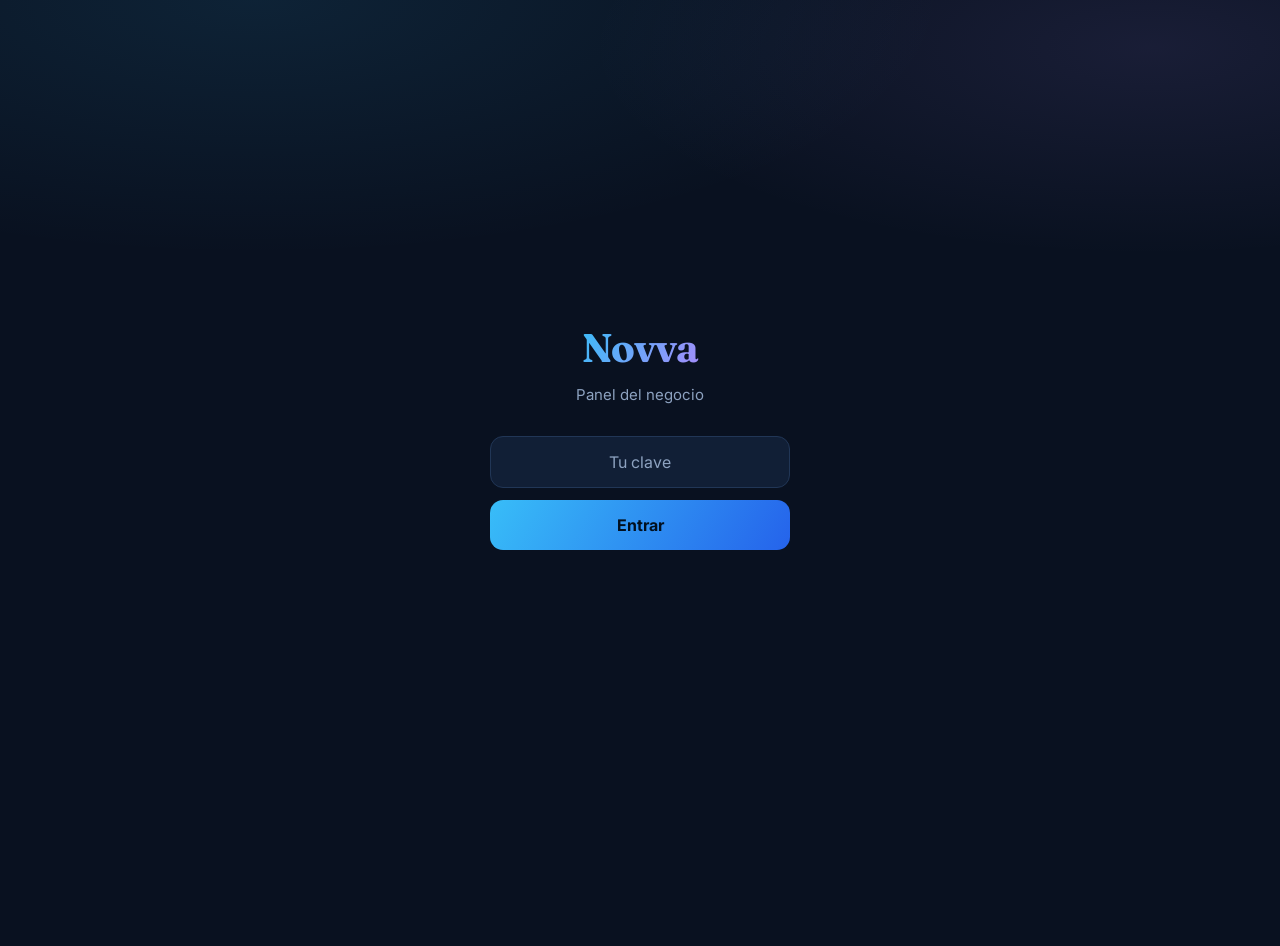
==== index.html @ f0bd992f "index.html" ====
<!DOCTYPE html>
<html lang="es">
<head>
<meta charset="UTF-8" />
<meta name="viewport" content="width=device-width, initial-scale=1.0, maximum-scale=1.0" />
<title>Novva · Panel</title>
<link rel="preconnect" href="https://fonts.googleapis.com">
<link rel="preconnect" href="https://fonts.gstatic.com" crossorigin>
<link href="https://fonts.googleapis.com/css2?family=Fraunces:opsz,wght@9..144,500;9..144,600;9..144,700&family=Inter:wght@400;500;600;700&display=swap" rel="stylesheet">
<style>
  :root{
    --bg:#091120; --bg2:#0C1626; --card:#111F36; --card2:#16294682; --line:#213656;
    --ink:#EAF1FB; --muted:#8DA2C0;
    --cyan:#38BDF8; --teal:#2DD4BF; --violet:#A78BFA; --amber:#FBBF24; --rose:#FB7185; --green:#34D399;
  }
  *{box-sizing:border-box;margin:0;padding:0}
  body{background:var(--bg); color:var(--ink); font-family:"Inter",system-ui,sans-serif;
    -webkit-font-smoothing:antialiased; line-height:1.5; padding-bottom:46px;
    background-image:radial-gradient(90% 45% at 20% 0%, rgba(56,189,248,.10), transparent 60%),
                     radial-gradient(80% 40% at 90% 5%, rgba(167,139,250,.10), transparent 55%)}
  .wrap{max-width:560px; margin:0 auto; padding:0 16px}
  h1,h2,h3,.num,.brand,.logo,.price,.total{font-family:"Fraunces",Georgia,serif}
  .num{font-variant-numeric:tabular-nums; letter-spacing:-.01em}
  .hidden{display:none !important}
  @keyframes fade{from{opacity:0; transform:translateY(6px)}to{opacity:1; transform:none}}
  .fade{animation:fade .35s ease both}

  #login{min-height:100vh; display:flex; flex-direction:column; justify-content:center; align-items:center; padding:24px; text-align:center}
  #login .logo{font-weight:700; font-size:40px; letter-spacing:-.02em; background:linear-gradient(120deg,var(--cyan),var(--violet)); -webkit-background-clip:text; background-clip:text; -webkit-text-fill-color:transparent}
  #login .tag{color:var(--muted); margin:6px 0 30px; font-size:15px}
  #login input{width:100%; max-width:300px; padding:15px 16px; border:1.5px solid var(--line); border-radius:13px; font-size:16px; font-family:inherit; text-align:center; background:var(--card); color:var(--ink)}
  #login input::placeholder{color:var(--muted)}
  #login input:focus{outline:none; border-color:var(--cyan); box-shadow:0 0 0 4px rgba(56,189,248,.15)}
  #login button{width:100%; max-width:300px; margin-top:12px; padding:15px; border:none; border-radius:13px; background:linear-gradient(120deg,var(--cyan),#2563EB); color:#02101F; font-size:16px; font-weight:700; font-family:inherit; cursor:pointer}
  #login .err{color:var(--rose); font-size:14px; margin-top:14px; min-height:18px; max-width:320px}

  header{background:linear-gradient(135deg,#0E2038,#0A1526); border-bottom:1px solid var(--line); padding:22px 0 18px}
  header .wrap{display:flex; align-items:center; justify-content:space-between}
  .brand{font-weight:700; font-size:23px; letter-spacing:-.02em; background:linear-gradient(120deg,var(--cyan),var(--violet)); -webkit-background-clip:text; background-clip:text; -webkit-text-fill-color:transparent}
  .brand-tag{font-size:11px; color:var(--muted); letter-spacing:.14em; text-transform:uppercase; margin-top:2px}
  .status{display:flex; align-items:center; gap:6px; font-size:12.5px; color:var(--muted)}
  .dot{width:8px; height:8px; border-radius:50%; background:var(--green); animation:pulse 2s infinite}
  @keyframes pulse{0%{box-shadow:0 0 0 0 rgba(52,211,153,.5)}70%{box-shadow:0 0 0 7px rgba(52,211,153,0)}100%{box-shadow:0 0 0 0 rgba(52,211,153,0)}}

  nav{position:sticky; top:0; z-index:5; background:rgba(9,17,32,.85); backdrop-filter:blur(10px); border-bottom:1px solid var(--line)}
  nav .wrap{display:flex; gap:4px; padding:8px 12px; overflow-x:auto; scrollbar-width:none}
  nav .wrap::-webkit-scrollbar{display:none}
  .tab{flex:0 0 auto; padding:10px 14px; border:none; background:transparent; font-family:inherit; font-size:13px; font-weight:600; color:var(--muted); border-radius:10px; cursor:pointer; white-space:nowrap; transition:.2s}
  .tab.on{background:linear-gradient(120deg,var(--cyan),#2563EB); color:#02101F}

  main{padding-top:18px}

  .stats{display:grid; grid-template-columns:1fr 1fr; gap:11px}
  .stat{border-radius:16px; padding:16px; border:1px solid var(--line); background:var(--card); position:relative; overflow:hidden}
  .stat .n{font-size:32px; font-weight:700; line-height:1}
  .stat .l{font-size:12.5px; color:var(--muted); margin-top:6px}
  .stat::after{content:""; position:absolute; right:-20px; top:-20px; width:72px; height:72px; border-radius:50%; opacity:.16}
  .s-cyan .n{color:var(--cyan)} .s-cyan::after{background:var(--cyan)}
  .s-violet .n{color:var(--violet)} .s-violet::after{background:var(--violet)}
  .s-amber .n{color:var(--amber)} .s-amber::after{background:var(--amber)}
  .s-green .n{color:var(--green)} .s-green::after{background:var(--green)}

  .money{background:linear-gradient(120deg,#0F2A33,#12233E); border:1px solid var(--line); border-radius:16px; padding:17px; margin-top:11px; display:flex; align-items:baseline; justify-content:space-between}
  .money .k{font-size:13px; color:var(--muted)}
  .money .v{font-family:"Fraunces"; font-weight:700; font-size:27px; color:var(--teal)}

  .sec-h{display:flex; align-items:center; justify-content:space-between; margin:24px 2px 12px}
  .sec-h h2{font-size:20px; font-weight:600}
  .add{border:none; background:linear-gradient(120deg,var(--amber),#F59E0B); color:#2A1B00; font-family:inherit; font-weight:700; font-size:13px; padding:10px 15px; border-radius:11px; cursor:pointer}

  .searchbar{margin-bottom:12px}
  .searchbar input{width:100%; background:var(--card); border:1px solid var(--line); color:var(--ink); border-radius:12px; padding:12px 14px; font-family:inherit; font-size:14.5px}
  .searchbar input::placeholder{color:var(--muted)}
  .searchbar input:focus{outline:none; border-color:var(--cyan)}
  .filters{display:flex; gap:6px; flex-wrap:wrap; margin-bottom:14px}
  .filt{font-size:12px; font-weight:600; padding:7px 13px; border-radius:20px; border:1px solid var(--line); background:var(--card); color:var(--muted); cursor:pointer; transition:.15s}
  .filt.on{background:var(--ink); color:var(--bg); border-color:var(--ink)}

  .card{background:var(--card); border:1px solid var(--line); border-radius:15px; padding:15px 16px; margin-bottom:10px}
  .card.new{border-color:#5B4A1A; box-shadow:0 0 0 2px rgba(251,191,36,.16)}
  .card .top{display:flex; justify-content:space-between; align-items:flex-start; gap:10px}
  .card .who{font-weight:600; font-size:15.5px}
  .card .prod{color:var(--cyan); font-size:13.5px; font-weight:500; margin-top:1px}
  .card .meta{color:var(--muted); font-size:13px; margin-top:9px; line-height:1.6}
  .total{font-weight:600; font-size:17px; white-space:nowrap; color:var(--amber)}

  .estado-row{display:flex; gap:6px; flex-wrap:wrap; margin-top:12px}
  .est-btn{font-size:12px; font-weight:600; padding:7px 11px; border-radius:9px; border:1px solid var(--line); background:var(--bg2); color:var(--muted); cursor:pointer; transition:.15s}
  .est-btn.act{background:var(--green); color:#04231A; border-color:var(--green)}

  .prod-card{display:flex; justify-content:space-between; align-items:center; gap:12px}
  .prod-card .price{font-weight:600; font-size:17px; color:var(--amber)}
  .prod-card .desc{color:var(--muted); font-size:12.5px; margin-top:3px}
  .badge{display:inline-block; font-size:11px; font-weight:600; padding:3px 10px; border-radius:20px; text-transform:capitalize}
  .b-ok{background:rgba(52,211,153,.16); color:var(--green)}
  .b-ver{background:rgba(251,191,36,.16); color:var(--amber)}
  .b-nuevo{background:rgba(56,189,248,.16); color:var(--cyan)}
  .b-otro{background:rgba(141,162,192,.16); color:var(--muted)}
  .card.ver{border-color:rgba(251,191,36,.5); box-shadow:0 0 0 2px rgba(251,191,36,.14)}
  .confirmar-btn{display:block; width:100%; margin-top:12px; padding:12px; border:none; border-radius:11px; background:linear-gradient(120deg,var(--green),#059669); color:#04231A; font-family:inherit; font-weight:700; font-size:14px; cursor:pointer}
  .confirmar-btn:disabled{opacity:.6}
  .b-no{background:rgba(251,113,133,.16); color:var(--rose)}

  .empty{text-align:center; color:var(--muted); padding:38px 20px}
  .empty .big{font-family:"Fraunces"; font-size:19px; color:var(--ink); margin-bottom:6px}
  .loading{text-align:center; color:var(--muted); padding:34px; font-size:14px}
  .msg-err{background:rgba(251,113,133,.13); color:#FCA5A5; border-radius:12px; padding:12px 14px; font-size:13.5px; margin-bottom:10px; border:1px solid rgba(251,113,133,.28)}

  #v-fer .intro{background:var(--card); border:1px solid var(--line); border-radius:15px; padding:15px 16px; color:var(--muted); font-size:13.5px; margin-bottom:14px}
  #v-fer .intro b{color:var(--ink)}
  .chips{display:flex; gap:8px; flex-wrap:wrap; margin-bottom:14px}
  .chip{border:1px solid var(--line); background:var(--card); color:var(--cyan); font-family:inherit; font-weight:600; font-size:12.5px; padding:9px 13px; border-radius:20px; cursor:pointer}
  #ferMsgs{display:flex; flex-direction:column; gap:10px; margin-bottom:14px}
  .bub{max-width:86%; padding:11px 14px; border-radius:16px; font-size:14.5px; line-height:1.55; white-space:pre-wrap; animation:fade .25s ease both}
  .bub.me{align-self:flex-end; background:linear-gradient(120deg,var(--cyan),#2563EB); color:#02101F; border-bottom-right-radius:5px}
  .bub.fer{align-self:flex-start; background:var(--card); border:1px solid var(--line); border-bottom-left-radius:5px}
  .ferbar{display:flex; gap:8px}
  .ferbar input{flex:1; padding:13px 14px; border:1.5px solid var(--line); border-radius:13px; font-size:15px; font-family:inherit; background:var(--card); color:var(--ink)}
  .ferbar input::placeholder{color:var(--muted)}
  .ferbar input:focus{outline:none; border-color:var(--cyan)}
  .ferbar button{border:none; background:linear-gradient(120deg,var(--cyan),#2563EB); color:#02101F; font-family:inherit; font-weight:700; padding:0 18px; border-radius:13px; cursor:pointer}

  .modal-bg{position:fixed; inset:0; background:rgba(2,8,18,.7); display:none; align-items:flex-end; z-index:20}
  .modal-bg.show{display:flex}
  .modal{background:var(--bg2); width:100%; max-width:560px; margin:0 auto; border-radius:22px 22px 0 0; padding:22px 18px 30px; max-height:92vh; overflow:auto; border-top:1px solid var(--line); animation:fade .25s ease both}
  .modal h3{font-size:21px; margin-bottom:16px}
  .modal label{display:block; font-size:13px; font-weight:600; color:var(--muted); margin:12px 0 5px}
  .modal input, .modal select{width:100%; padding:12px 13px; border:1.5px solid var(--line); border-radius:12px; font-size:15px; font-family:inherit; background:var(--card); color:var(--ink)}
  .modal input::placeholder{color:var(--muted)}
  .modal input:focus,.modal select:focus{outline:none; border-color:var(--cyan)}
  .modal .row2{display:grid; grid-template-columns:1fr 1fr; gap:10px}
  .modal .actions{display:flex; gap:10px; margin-top:22px}
  .modal .save{flex:1; padding:14px; border:none; border-radius:13px; background:linear-gradient(120deg,var(--cyan),#2563EB); color:#02101F; font-weight:700; font-size:15px; font-family:inherit; cursor:pointer}
  .modal .cancel{padding:14px 18px; border:1.5px solid var(--line); border-radius:13px; background:var(--card); color:var(--ink); font-weight:600; font-family:inherit; cursor:pointer}
</style>
</head>
<body>

<div id="login">
  <div class="logo" id="marcaLogin">Novva</div>
  <div class="tag">Panel del negocio</div>
  <input id="clave" type="password" placeholder="Tu clave" autocomplete="off" />
  <button id="entrar">Entrar</button>
  <div class="err" id="loginErr"></div>
</div>

<div id="app" class="hidden">
  <header><div class="wrap">
    <div class="brand" id="marcaHeader">Novva</div>
    <div style="display:flex;align-items:center;gap:12px"><div class="status"><span class="dot"></span> Fer atendiendo</div><button id="cfgBtn" style="background:none;border:none;color:var(--muted);font-size:19px;cursor:pointer;padding:0">⚙️</button></div>
  </div></header>

  <nav><div class="wrap">
    <button class="tab on" data-t="resumen">Resumen</button>
    <button class="tab" data-t="pedidos">Pedidos</button>
    <button class="tab" data-t="catalogo">Catálogo</button>
    <button class="tab" data-t="fer">Fer</button>
    <button class="tab" data-t="charlas">Charlas</button>
    <button class="tab" data-t="ganancia">Ganancia</button>
  </div></nav>

  <main class="wrap">
    <section id="v-resumen"></section>
    <section id="v-pedidos" class="hidden"></section>
    <section id="v-catalogo" class="hidden"></section>
    <section id="v-fer" class="hidden"></section>
    <section id="v-charlas" class="hidden"></section>
    <section id="v-ganancia" class="hidden"></section>
  </main>
</div>

<div class="modal-bg" id="modalPedido">
  <div class="modal">
    <h3>Cargar venta a mano</h3>
    <div id="pErr" class="msg-err hidden"></div>
    <label>Producto</label><input id="p-producto" placeholder="Ej: Depiladora IPL" />
    <div class="row2">
      <div><label>Precio (Gs.)</label><input id="p-total" inputmode="numeric" placeholder="280.000" /></div>
      <div><label>Estado</label><select id="p-estado"><option>Nuevo</option><option>Confirmado</option><option>Enviado</option><option>Entregado</option></select></div>
    </div>
    <label>Nombre del cliente</label><input id="p-nombre" placeholder="Nombre y apellido" />
    <div class="row2">
      <div><label>Ciudad</label><input id="p-ciudad" placeholder="Ciudad" /></div>
      <div><label>Teléfono</label><input id="p-tel" inputmode="tel" placeholder="09xx xxxxxx" /></div>
    </div>
    <label>Dirección</label><input id="p-dir" placeholder="Dirección de entrega" />
    <div class="actions"><button class="cancel" data-close>Cancelar</button><button class="save" id="pSave">Guardar venta</button></div>
  </div>
</div>

<div class="modal-bg" id="modalProd">
  <div class="modal">
    <h3>Nuevo producto</h3>
    <div id="prErr" class="msg-err hidden"></div>
    <label>Nombre del producto</label><input id="pr-nombre" placeholder="Ej: Depiladora IPL" />
    <div class="row2">
      <div><label>Precio (Gs.)</label><input id="pr-precio" inputmode="numeric" placeholder="280.000" /></div>
      <div><label>Disponibilidad</label><select id="pr-stock"><option value="disponible">Disponible</option><option value="agotado">Agotado</option></select></div>
    </div>
    <label>Descripción corta</label><input id="pr-desc" placeholder="Para qué sirve, en pocas palabras" />
    <div class="actions"><button class="cancel" data-close>Cancelar</button><button class="save" id="prSave">Guardar producto</button></div>
  </div>
</div>

<div class="modal-bg" id="modalCfg">
  <div class="modal">
    <h3>⚙️ Configuración</h3>
    <label>Tema de colores</label>
    <div id="temas" style="display:grid;grid-template-columns:1fr 1fr;gap:10px;margin-top:4px"></div>
    <label style="margin-top:18px">Nombre de la tienda</label>
    <input id="cfg-marca" placeholder="Novva" />
    <div class="actions"><button class="cancel" data-close>Cerrar</button><button class="save" id="cfgSave">Guardar nombre</button></div>
  </div>
</div>

<script>
const BACKEND = "https://guaranistorebot.onrender.com";
// 👇 CAMBIÁ ACÁ EL NOMBRE DE TU TIENDA (ej: "Lumé", "Selecta", "Prisma", "Novva")
// ---- Marca y Temas (configurables desde ⚙️) ----
let MARCA = "Novva";
try{ MARCA = localStorage.getItem("novva_marca") || MARCA; }catch(e){}
function aplicarMarca(){ document.getElementById("marcaLogin").textContent=MARCA; document.getElementById("marcaHeader").textContent=MARCA; document.title=MARCA+" · Panel"; }
aplicarMarca();

const TEMAS = {
  "Noche":    {bg:"#091120",bg2:"#0C1626",card:"#111F36",line:"#213656",ink:"#EAF1FB",muted:"#8DA2C0",cyan:"#38BDF8",violet:"#A78BFA",amber:"#FBBF24",green:"#34D399",rose:"#FB7185"},
  "Bosque":   {bg:"#0A1512",bg2:"#0E1B17",card:"#14241E",line:"#24382E",ink:"#EAF3EC",muted:"#90A89A",cyan:"#34D399",violet:"#6EE7B7",amber:"#E8B45C",green:"#34D399",rose:"#F0876B"},
  "Vino":     {bg:"#150E1A",bg2:"#1B1222",card:"#241730",line:"#3A2748",ink:"#F2EAF6",muted:"#A995B5",cyan:"#C084FC",violet:"#F0ABFC",amber:"#FBBF24",green:"#34D399",rose:"#FB7185"},
  "Océano":   {bg:"#06181C",bg2:"#0A2026",card:"#0E2A31",line:"#1E4149",ink:"#E6F5F6",muted:"#86AAB0",cyan:"#2DD4BF",violet:"#38BDF8",amber:"#FBBF24",green:"#34D399",rose:"#FB7185"},
  "Carbón":   {bg:"#0F1115",bg2:"#15181D",card:"#1B1F26",line:"#2C323C",ink:"#ECEEF2",muted:"#9AA3B0",cyan:"#E8B45C",violet:"#A78BFA",amber:"#FBBF24",green:"#34D399",rose:"#FB7185"},
  "Amanecer": {bg:"#1A100C",bg2:"#22150E",card:"#2C1D14",line:"#46301F",ink:"#F7ECE3",muted:"#B79A86",cyan:"#FB923C",violet:"#FBBF24",amber:"#FCD34D",green:"#34D399",rose:"#FB7185"},
  "Cielo":    {bg:"#0A1020",bg2:"#0E1730",card:"#14203F",line:"#263A63",ink:"#E8EEFB",muted:"#93A6C8",cyan:"#60A5FA",violet:"#818CF8",amber:"#FBBF24",green:"#34D399",rose:"#FB7185"},
  "Menta":    {bg:"#08181A",bg2:"#0C2124",card:"#103034",line:"#1E464C",ink:"#E4F5F3",muted:"#85AEAC",cyan:"#2DD4BF",violet:"#5EEAD4",amber:"#FBBF24",green:"#34D399",rose:"#FB7185"},
  "Cereza":   {bg:"#180A10",bg2:"#201017",card:"#2C1620",line:"#48283A",ink:"#F8E9F0",muted:"#BF95A8",cyan:"#FB7185",violet:"#F472B6",amber:"#FBBF24",green:"#34D399",rose:"#FB7185"},
  "Dorado":   {bg:"#14110A",bg2:"#1C1810",card:"#262115",line:"#423922",ink:"#F5EFDF",muted:"#B7A985",cyan:"#E8B45C",violet:"#FCD34D",amber:"#FCD34D",green:"#34D399",rose:"#FB7185"},
  "Uva":      {bg:"#120A1C",bg2:"#180F26",card:"#211634",line:"#382651",ink:"#EFE7FA",muted:"#A594C0",cyan:"#A78BFA",violet:"#C4B5FD",amber:"#FBBF24",green:"#34D399",rose:"#FB7185"},
  "Grafito":  {bg:"#0D0F12",bg2:"#131519",card:"#191C22",line:"#2A2F38",ink:"#EAEDF2",muted:"#98A0AD",cyan:"#38BDF8",violet:"#A78BFA",amber:"#FBBF24",green:"#34D399",rose:"#FB7185"}
};
function aplicarTema(nombre){
  const t=TEMAS[nombre]||TEMAS["Noche"]; const r=document.documentElement;
  for(const k in t){ r.style.setProperty("--"+k, t[k]); }
  try{ localStorage.setItem("novva_tema", nombre); }catch(e){}
}
try{ const g=localStorage.getItem("novva_tema"); if(g&&TEMAS[g]) aplicarTema(g); }catch(e){}

document.getElementById("cfgBtn").onclick=function(){
  const cont=document.getElementById("temas");
  cont.innerHTML=Object.keys(TEMAS).map(function(n){ const t=TEMAS[n];
    return '<button class="filt" data-tema="'+n+'" style="display:flex;align-items:center;gap:8px;padding:11px 12px"><span style="width:16px;height:16px;border-radius:50%;background:'+t.cyan+';box-shadow:0 0 0 2px '+t.bg+',0 0 0 3px '+t.line+'"></span>'+n+'</button>';
  }).join("");
  cont.querySelectorAll("[data-tema]").forEach(function(b){ b.onclick=function(){ aplicarTema(b.dataset.tema); }; });
  document.getElementById("cfg-marca").value=MARCA;
  abrir("modalCfg");
};
document.getElementById("cfgSave").onclick=function(){
  const v=document.getElementById("cfg-marca").value.trim();
  if(v){ MARCA=v; aplicarMarca(); try{localStorage.setItem("novva_marca",MARCA);}catch(e){} }
  document.getElementById("modalCfg").classList.remove("show");
};
let CLAVE = "";
let PEDIDOS = [];
let filtroEstado = "todos";
const ESTADOS = ["Nuevo","Confirmado","Enviado","Entregado","Cancelado"];
const FILTROS = [["todos","Todos"],["Nuevo","Nuevos"],["Pendiente de Verificación","Verificando"],["Pagado","Pagados"],["Enviado","Enviados"],["Entregado","Entregados"]];
const $ = s => document.querySelector(s);
const gs = v => { const n=String(v||"").replace(/[^\d]/g,""); return n ? "Gs. "+Number(n).toLocaleString("es-PY") : (v||"-"); };
const num = v => Number(String(v||"").replace(/[^\d]/g,""))||0;
const wait = ms => new Promise(r=>setTimeout(r,ms));

async function api(path, opts){
  opts = opts || {};
  const r = await fetch(BACKEND+path, Object.assign({}, opts, {headers:Object.assign({"Content-Type":"application/json","X-Clave":CLAVE}, opts.headers||{})}));
  if(r.status===401) throw new Error("401");
  return r.json();
}
function errBox(e){ if(e.message==="401"){ location.reload(); return ""; } return '<div class="msg-err">No pude traer los datos. Si el bot estaba dormido, esperá unos segundos y recargá.</div>'; }

// ---- LOGIN con reintento (Render se duerme en el plan gratis) ----
$("#entrar").onclick = entrar;
$("#clave").addEventListener("keydown", function(e){ if(e.key==="Enter") entrar(); });
async function entrar(){
  CLAVE = $("#clave").value.trim();
  $("#loginErr").textContent="";
  if(!CLAVE){ $("#loginErr").textContent="Escribí tu clave"; return; }
  const btn=$("#entrar");
  for(let i=1;i<=4;i++){
    btn.textContent = i===1 ? "Entrando…" : "Despertando el servidor… ("+i+"/4)";
    try{
      const r = await fetch(BACKEND+"/api/panel/resumen", {headers:{"X-Clave":CLAVE}});
      if(r.status===401){ $("#loginErr").textContent="Clave incorrecta"; btn.textContent="Entrar"; return; }
      if(r.status===404){ $("#loginErr").textContent="El panel todavía no está activo en el servidor. Esperá 1 minuto y probá de nuevo."; btn.textContent="Entrar"; return; }
      if(!r.ok){ throw new Error("http"); }
      $("#login").classList.add("hidden"); $("#app").classList.remove("hidden"); cargarResumen(); return;
    }catch(e){
      if(i<4){ await wait(4000); continue; }
      $("#loginErr").textContent="No pude conectar. Si recién prendiste el bot, esperá un momento y volvé a intentar.";
      btn.textContent="Entrar";
    }
  }
}

document.querySelectorAll(".tab").forEach(function(t){ t.onclick = function(){
  document.querySelectorAll(".tab").forEach(function(x){x.classList.remove("on");}); t.classList.add("on");
  ["resumen","pedidos","catalogo","fer","charlas","ganancia"].forEach(function(v){$("#v-"+v).classList.add("hidden");});
  const v=t.dataset.t; const sec=$("#v-"+v); sec.classList.remove("hidden"); sec.classList.remove("fade"); void sec.offsetWidth; sec.classList.add("fade");
  if(v==="resumen") cargarResumen(); if(v==="pedidos") cargarPedidos();
  if(v==="catalogo") cargarCatalogo(); if(v==="fer") pintarFer(); if(v==="charlas") cargarCharlas(); if(v==="ganancia") pintarGanancia();
};});

function countUp(el){ const t=+el.dataset.v||0; let s=null; const dur=650;
  function step(ts){ if(!s)s=ts; const p=Math.min((ts-s)/dur,1); el.textContent=(el.dataset.pre||"")+Math.round(p*t); if(p<1) requestAnimationFrame(step); }
  requestAnimationFrame(step);
}

async function cargarResumen(){
  const el=$("#v-resumen"); el.innerHTML='<div class="loading">Cargando…</div>';
  try{
    const d = await api("/api/panel/resumen");
    let facturado = 0;
    try{ const pp=await api("/api/panel/pedidos"); (pp.pedidos||[]).forEach(function(p){ if(String(p.estado).toLowerCase()==="entregado") facturado+=num(p.total); }); }catch(e){}
    const alerta = (d.nuevos||0)>0;
    el.innerHTML =
      '<div class="stats">'+
        '<div class="stat s-cyan"><div class="n num" data-v="'+(d.total||0)+'">0</div><div class="l">Ventas totales</div></div>'+
        '<div class="stat s-violet"><div class="n num" data-v="'+(d.hoy||0)+'">0</div><div class="l">Ventas hoy</div></div>'+
        '<div class="stat s-amber"><div class="n num" data-v="'+(d.nuevos||0)+'" data-pre="'+(alerta?"🔔 ":"")+'">0</div><div class="l">Por despachar</div></div>'+
        '<div class="stat s-green"><div class="n num" data-v="'+(d.entregados||0)+'">0</div><div class="l">Entregados</div></div>'+
      '</div>'+
      '<div class="money"><span class="k">Facturado (entregados)</span><span class="v">'+gs(facturado)+'</span></div>'+
      '<div class="empty"><div class="big">Tu negocio, de un vistazo</div>'+(alerta?'Tenés pedidos nuevos esperando — miralos en Pedidos.':'Cargá tus ventas en Pedidos y las vas viendo acá.')+'</div>';
    document.querySelectorAll("#v-resumen .num").forEach(countUp);
  }catch(e){ el.innerHTML=errBox(e); }
}

async function cargarPedidos(){
  const el=$("#v-pedidos");
  el.innerHTML='<div class="sec-h"><h2>Pedidos</h2><button class="add" id="btnAddP">+ Cargar venta</button></div>'+
    '<div class="searchbar"><input id="buscar" placeholder="Buscar cliente, ciudad o producto…" /></div>'+
    '<div class="filters" id="filtros"></div><div id="listaPed"><div class="loading">Cargando…</div></div>';
  $("#btnAddP").onclick=function(){abrir("modalPedido");};
  $("#filtros").innerHTML=FILTROS.map(function(f){return '<button class="filt '+(filtroEstado===f[0]?'on':'')+'" data-f="'+f[0]+'">'+f[1]+'</button>';}).join("");
  document.querySelectorAll(".filt").forEach(function(b){ b.onclick=function(){ filtroEstado=b.dataset.f; document.querySelectorAll(".filt").forEach(function(x){x.classList.remove("on");}); b.classList.add("on"); pintarLista(); }; });
  $("#buscar").addEventListener("input", pintarLista);
  try{ const d=await api("/api/panel/pedidos"); PEDIDOS=(d.pedidos||[]).filter(function(p){return p.nombre||p.producto||p.total;}); pintarLista(); }
  catch(e){ $("#listaPed").innerHTML=errBox(e); }
}
function pintarLista(){
  const q=($("#buscar")?$("#buscar").value:"").toLowerCase();
  let list=PEDIDOS.filter(function(p){
    const okF = filtroEstado==="todos" || String(p.estado).toLowerCase()===filtroEstado.toLowerCase();
    const okQ = !q || (p.nombre+" "+p.ciudad+" "+p.producto).toLowerCase().indexOf(q)>=0;
    return okF && okQ;
  });
  if(!list.length){ $("#listaPed").innerHTML='<div class="empty"><div class="big">Sin pedidos acá</div>Cargá una venta o cambiá el filtro.</div>'; return; }
  $("#listaPed").innerHTML=list.map(pedidoCard).join(""); bindEstados();
}
function pedidoCard(p){
  const est=String(p.estado).toLowerCase();
  const esNuevo=est==="nuevo";
  const verificando=est.indexOf("verific")>=0 || est.indexOf("pendiente")>=0;
  const botones=ESTADOS.map(function(e){return '<button class="est-btn '+(est===e.toLowerCase()?'act':'')+'" data-id="'+p.id+'" data-e="'+e+'">'+e+'</button>';}).join("");
  const badge='<span class="badge '+(est==="pagado"?"b-ok":(verificando?"b-ver":(esNuevo?"b-nuevo":"b-otro")))+'">'+(p.estado||"Nuevo")+'</span>';
  const btnPago=verificando ? '<button class="confirmar-btn" data-cid="'+p.id+'">✅ Confirmar Pago</button>' : '';
  return '<div class="card '+(esNuevo?'new':'')+(verificando?' ver':'')+'">'+
    '<div class="top"><div><div class="who">'+(p.nombre||"Sin nombre")+'</div><div class="prod">'+(p.producto||"—")+'</div></div><div class="total">'+gs(p.total)+'</div></div>'+
    '<div class="meta">📍 '+(p.ciudad||"-")+' · 📞 '+(p.telefono||"-")+'<br>'+(p.direccion?("🏠 "+p.direccion+"<br>"):"")+'🕒 '+(p.fecha||"-")+'</div>'+
    '<div style="margin-top:10px">'+badge+'</div>'+
    btnPago+
    '<div class="estado-row">'+botones+'</div></div>';
}
function bindEstados(){
  document.querySelectorAll(".est-btn").forEach(function(b){ b.onclick=async function(){
    if(!b.dataset.id) return; b.textContent="…";
    try{ const r=await api("/api/panel/estado",{method:"POST",body:JSON.stringify({id:b.dataset.id,estado:b.dataset.e})});
      if(r.ok){ const pp=PEDIDOS.find(function(x){return x.id===b.dataset.id;}); if(pp) pp.estado=b.dataset.e; pintarLista(); } else alert("No se pudo: "+(r.error||"")); }
    catch(e){ alert("Error de conexión"); }
  };});
  document.querySelectorAll(".confirmar-btn").forEach(function(b){ b.onclick=async function(){
    b.textContent="Confirmando…"; b.disabled=true;
    try{ const r=await api("/api/panel/aprobar-pedido",{method:"POST",body:JSON.stringify({id:b.dataset.cid})});
      if(r.ok){ const pp=PEDIDOS.find(function(x){return x.id===b.dataset.cid;}); if(pp) pp.estado="Pagado"; pintarLista(); } else { alert("No se pudo confirmar: "+(r.error||"")); b.textContent="✅ Confirmar Pago"; b.disabled=false; } }
    catch(e){ alert("Error de conexión"); b.textContent="✅ Confirmar Pago"; b.disabled=false; }
  };});
}

async function cargarCatalogo(){
  const el=$("#v-catalogo");
  el.innerHTML='<div class="sec-h"><h2>Catálogo</h2><button class="add" id="btnAddPr">+ Producto</button></div><div class="loading">Cargando…</div>';
  $("#btnAddPr").onclick=function(){abrir("modalProd");};
  try{
    const d=await api("/api/panel/catalogo"); const list=d.productos||[];
    if(!list.length){ el.querySelector(".loading").outerHTML='<div class="empty"><div class="big">Catálogo vacío</div>Agregá tu primer producto con “+ Producto”.</div>'; return; }
    el.querySelector(".loading").outerHTML=list.map(function(p){
      const ok=String(p.stock).toLowerCase()==="disponible";
      return '<div class="card prod-card"><div><div class="who">'+(p.nombre||"Producto")+'</div><div class="desc">'+(p.descripcion||"")+'</div><div style="margin-top:7px"><span class="badge '+(ok?'b-ok':'b-no')+'">'+(p.stock||"sin estado")+'</span></div></div><div class="price">'+gs(p.precio)+'</div></div>';
    }).join("");
  }catch(e){ el.querySelector(".loading").outerHTML=errBox(e); }
}

let ferPintado=false;
function pintarFer(){
  if(ferPintado) return; ferPintado=true;
  $("#v-fer").innerHTML=
    '<div class="intro"><b>Fer, tu asistente.</b> Preguntale por tus ventas, tus charlas con clientes, o qué podés mejorar. Te responde con tus datos reales.</div>'+
    '<div class="chips">'+
      '<button class="chip" data-q="¿Cuántas ventas tengo hoy y en total?">Ventas de hoy</button>'+
      '<button class="chip" data-q="Mostrame los últimos pedidos">Últimos pedidos</button>'+
      '<button class="chip" data-q="Según mis charlas y ventas, ¿qué puedo mejorar?">¿Qué mejorar?</button>'+
    '</div>'+
    '<div id="ferMsgs"></div>'+
    '<div class="ferbar"><input id="ferIn" placeholder="Escribile a Fer…" /><button id="ferSend">Enviar</button></div>';
  document.querySelectorAll(".chip").forEach(function(c){ c.onclick=function(){ $("#ferIn").value=c.dataset.q; mandarFer(); }; });
  $("#ferSend").onclick=mandarFer;
  $("#ferIn").addEventListener("keydown",function(e){ if(e.key==="Enter") mandarFer(); });
}
function bub(txt,who){ const d=document.createElement("div"); d.className="bub "+who; d.textContent=txt; $("#ferMsgs").appendChild(d); d.scrollIntoView({behavior:"smooth"}); return d; }
async function mandarFer(){
  const t=$("#ferIn").value.trim(); if(!t) return;
  $("#ferIn").value=""; bub(t,"me");
  const w=bub("Fer está pensando…","fer");
  try{ const r=await api("/api/panel/fer",{method:"POST",body:JSON.stringify({mensaje:t})}); w.textContent=r.respuesta||"(sin respuesta)"; }
  catch(e){ w.textContent = e.message==="401" ? "Sesión vencida, recargá." : "No pude conectar con Fer. Probá de nuevo."; }
}

// ---- CHARLAS (visor solo lectura de Fer con los clientes) ----
let CHARLAS=[];
async function cargarCharlas(){
  const el=$("#v-charlas");
  el.innerHTML='<div class="sec-h"><h2>Charlas</h2></div><div class="loading">Cargando…</div>';
  try{
    const d=await api("/api/panel/conversaciones");
    CHARLAS=d.conversaciones||[];
    if(!CHARLAS.length){ el.querySelector(".loading").outerHTML='<div class="empty"><div class="big">Sin charlas todavía</div>Cuando Fer hable con un cliente, la vas a ver acá — sin entrar a Facebook.</div>'; return; }
    el.querySelector(".loading").outerHTML=CHARLAS.map(function(c,i){
      return '<div class="card" style="cursor:pointer" data-i="'+i+'"><div class="who">Cliente '+String(c.id).slice(-4)+'</div><div class="meta" style="margin-top:4px">'+(c.ultimo||"")+'</div></div>';
    }).join("");
    document.querySelectorAll("#v-charlas [data-i]").forEach(function(b){ b.onclick=function(){ verCharla(+b.dataset.i); }; });
  }catch(e){ el.querySelector(".loading").outerHTML=errBox(e); }
}
function verCharla(i){
  const c=CHARLAS[i]; const el=$("#v-charlas");
  el.innerHTML='<div class="sec-h"><h2>Cliente '+String(c.id).slice(-4)+'</h2><button class="add" id="volverCh">← Volver</button></div>'+
    '<div class="intro" style="margin-bottom:14px">👀 Solo lectura — mirás cómo charla Fer, sin interrumpir al cliente.</div>'+
    '<div id="ferMsgs">'+c.mensajes.map(function(m){
      return '<div class="bub '+(m.rol==="fer"?"me":"fer")+'">'+(m.rol==="fer"?"":"🧑 ")+m.texto.replace(/</g,"&lt;")+'</div>';
    }).join("")+'</div>';
  $("#volverCh").onclick=cargarCharlas;
}

let ganPintado=false;
function pintarGanancia(){
  if(ganPintado) return; ganPintado=true;
  $("#v-ganancia").innerHTML=
    '<div class="sec-h"><h2>Ganancia real</h2></div>'+
    '<div class="intro" style="margin-bottom:14px">Cuánto te queda LIMPIO por cada venta, después de todos los gastos.</div>'+
    '<div class="card">'+
      campoG("gVenta","Precio de venta (Gs.)","280.000")+
      campoG("gCosto","Costo del producto","150.000")+
      campoG("gEnvio","Envío (si lo pagás vos)","0")+
      campoG("gPub","Publicidad por venta","20.000")+
      campoG("gOtros","Otros gastos","0")+
    '</div>'+
    '<div class="money" style="flex-direction:column;text-align:center;gap:4px">'+
      '<span class="k">Ganancia real por venta</span>'+
      '<span class="v" id="gResultado" style="font-size:40px">Gs. 0</span>'+
      '<span class="k" id="gMargen">Margen: —</span>'+
    '</div>'+
    '<div class="card" id="gDetalle" style="margin-top:12px"></div>'+
    '<div class="intro" id="gTip" style="margin-top:2px">Completá los números y te muestro lo que te queda en el bolsillo. 💚</div>';
  ["gVenta","gCosto","gEnvio","gPub","gOtros"].forEach(function(id){ $("#"+id).addEventListener("input",calcGanancia); });
}
function campoG(id,label,ph){ return '<label style="display:block;font-size:13px;font-weight:600;color:var(--muted);margin:12px 0 5px">'+label+'</label><input id="'+id+'" inputmode="numeric" placeholder="'+ph+'" style="width:100%;padding:12px 13px;border:1.5px solid var(--line);border-radius:12px;background:var(--bg);color:var(--ink);font-size:16px;font-family:inherit">'; }
function calcGanancia(){
  const venta=num($("#gVenta").value), costo=num($("#gCosto").value), envio=num($("#gEnvio").value), pub=num($("#gPub").value), otros=num($("#gOtros").value);
  const gan=venta-(costo+envio+pub+otros); const margen=venta>0?(gan/venta*100):0;
  const R=$("#gResultado"); R.textContent=gs(gan); R.style.color = gan>=0 ? "var(--green)" : "var(--rose)";
  $("#gMargen").textContent = venta>0 ? ("Margen: "+margen.toFixed(0)+"%") : "Margen: —";
  $("#gDetalle").innerHTML=
    filaG("Venta",venta,false)+filaG("− Costo producto",costo,true)+filaG("− Envío",envio,true)+filaG("− Publicidad",pub,true)+filaG("− Otros",otros,true);
  if(venta>0){ $("#gTip").textContent = gan<0
    ? "⚠️ Con estos números perdés plata en cada venta. Subí el precio o bajá costos/publicidad."
    : (margen<20 ? "El margen está finito: si la publicidad sube un poco, te quedás sin ganancia. Ojo."
                 : "👍 Buen margen. Este producto sí te deja plata — candidato a meterle más publicidad."); }
}
function filaG(t,v,neg){ return '<div style="display:flex;justify-content:space-between;font-size:14px;padding:5px 0;color:var(--muted)"><span>'+t+'</span><b style="color:'+(neg?'var(--rose)':'var(--ink)')+';font-family:Fraunces,serif">'+gs(v)+'</b></div>'; }

function abrir(id){ document.querySelectorAll(".msg-err").forEach(function(x){x.classList.add("hidden");}); $("#"+id).classList.add("show"); }
document.querySelectorAll("[data-close]").forEach(function(b){ b.onclick=function(){b.closest(".modal-bg").classList.remove("show");}; });
document.querySelectorAll(".modal-bg").forEach(function(m){ m.onclick=function(e){ if(e.target===m) m.classList.remove("show"); }; });

$("#pSave").onclick=async function(){
  const body={producto:$("#p-producto").value.trim(),total:$("#p-total").value.trim(),estado:$("#p-estado").value,nombre:$("#p-nombre").value.trim(),ciudad:$("#p-ciudad").value.trim(),telefono:$("#p-tel").value.trim(),direccion:$("#p-dir").value.trim()};
  if(!body.nombre&&!body.producto){ merr("pErr","Poné al menos el producto y el cliente."); return; }
  $("#pSave").textContent="Guardando…";
  try{ const r=await api("/api/panel/pedido",{method:"POST",body:JSON.stringify(body)});
    if(r.ok){ $("#modalPedido").classList.remove("show"); ["p-producto","p-total","p-nombre","p-ciudad","p-tel","p-dir"].forEach(function(id){$("#"+id).value="";}); cargarPedidos(); }
    else merr("pErr","No se guardó: "+(r.error||"revisá que Pedidos tenga la columna Producto")); }
  catch(e){ merr("pErr","Error de conexión."); } finally{ $("#pSave").textContent="Guardar venta"; }
};
$("#prSave").onclick=async function(){
  const body={nombre:$("#pr-nombre").value.trim(),precio:$("#pr-precio").value.trim(),stock:$("#pr-stock").value,descripcion:$("#pr-desc").value.trim()};
  if(!body.nombre){ merr("prErr","Poné el nombre del producto."); return; }
  $("#prSave").textContent="Guardando…";
  try{ const r=await api("/api/panel/producto",{method:"POST",body:JSON.stringify(body)});
    if(r.ok){ $("#modalProd").classList.remove("show"); ["pr-nombre","pr-precio","pr-desc"].forEach(function(id){$("#"+id).value="";}); cargarCatalogo(); }
    else merr("prErr","No se guardó: "+(r.error||"")); }
  catch(e){ merr("prErr","Error de conexión."); } finally{ $("#prSave").textContent="Guardar producto"; }
};
function merr(id,t){ const e=$("#"+id); e.textContent=t; e.classList.remove("hidden"); }
</script>
</body>
</html>
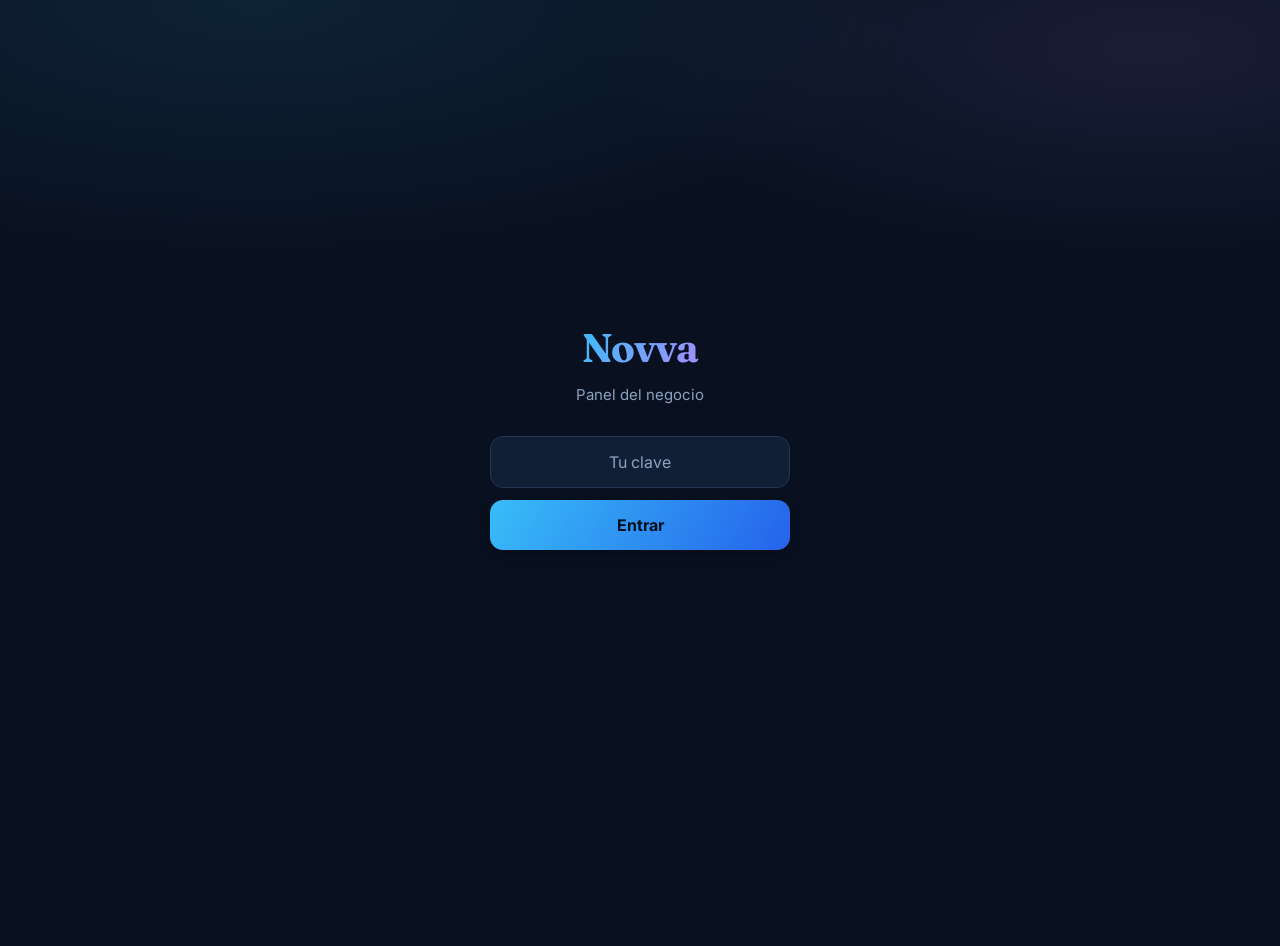
==== commit 07d32369: "Rename novva-3.html to index.html" ====
--- a/index.html
+++ b/index.html
@@ -15,7 +15,7 @@
   }
   *{box-sizing:border-box;margin:0;padding:0}
   body{background:var(--bg); color:var(--ink); font-family:"Inter",system-ui,sans-serif;
-    -webkit-font-smoothing:antialiased; line-height:1.5; padding-bottom:46px;
+    -webkit-font-smoothing:antialiased; line-height:1.5; padding-bottom:46px; transition:background-color .35s ease, color .3s ease;
     background-image:radial-gradient(90% 45% at 20% 0%, rgba(56,189,248,.10), transparent 60%),
                      radial-gradient(80% 40% at 90% 5%, rgba(167,139,250,.10), transparent 55%)}
   .wrap{max-width:560px; margin:0 auto; padding:0 16px}
@@ -34,7 +34,7 @@
   #login button{width:100%; max-width:300px; margin-top:12px; padding:15px; border:none; border-radius:13px; background:linear-gradient(120deg,var(--cyan),#2563EB); color:#02101F; font-size:16px; font-weight:700; font-family:inherit; cursor:pointer}
   #login .err{color:var(--rose); font-size:14px; margin-top:14px; min-height:18px; max-width:320px}
 
-  header{background:linear-gradient(135deg,#0E2038,#0A1526); border-bottom:1px solid var(--line); padding:22px 0 18px}
+  header{background:linear-gradient(135deg,var(--bg2),var(--bg)); border-bottom:1px solid var(--line); padding:22px 0 18px; transition:border-color .3s ease}
   header .wrap{display:flex; align-items:center; justify-content:space-between}
   .brand{font-weight:700; font-size:23px; letter-spacing:-.02em; background:linear-gradient(120deg,var(--cyan),var(--violet)); -webkit-background-clip:text; background-clip:text; -webkit-text-fill-color:transparent}
   .brand-tag{font-size:11px; color:var(--muted); letter-spacing:.14em; text-transform:uppercase; margin-top:2px}
@@ -42,16 +42,26 @@
   .dot{width:8px; height:8px; border-radius:50%; background:var(--green); animation:pulse 2s infinite}
   @keyframes pulse{0%{box-shadow:0 0 0 0 rgba(52,211,153,.5)}70%{box-shadow:0 0 0 7px rgba(52,211,153,0)}100%{box-shadow:0 0 0 0 rgba(52,211,153,0)}}
 
-  nav{position:sticky; top:0; z-index:5; background:rgba(9,17,32,.85); backdrop-filter:blur(10px); border-bottom:1px solid var(--line)}
+  nav{position:sticky; top:0; z-index:5; background:var(--bg2); backdrop-filter:blur(10px); border-bottom:1px solid var(--line); transition:background-color .35s ease, border-color .3s ease}
   nav .wrap{display:flex; gap:4px; padding:8px 12px; overflow-x:auto; scrollbar-width:none}
   nav .wrap::-webkit-scrollbar{display:none}
   .tab{flex:0 0 auto; padding:10px 14px; border:none; background:transparent; font-family:inherit; font-size:13px; font-weight:600; color:var(--muted); border-radius:10px; cursor:pointer; white-space:nowrap; transition:.2s}
-  .tab.on{background:linear-gradient(120deg,var(--cyan),#2563EB); color:#02101F}
+  .tab.on{background:linear-gradient(120deg,var(--cyan),#2563EB); color:#02101F; box-shadow:0 3px 12px rgba(56,189,248,.3)}
+  /* --- barra principal: 5 secciones repartidas parejo --- */
+  nav .wrap{gap:6px; justify-content:space-between}
+  .tab{flex:1 1 0; text-align:center; padding:11px 8px; font-size:13.5px}
+  /* --- sub-pestañas dentro de una sección --- */
+  .grupo{animation:fade .35s ease both}
+  .subnav{display:flex; gap:5px; margin:2px 0 16px; background:var(--bg2); padding:5px; border-radius:13px; overflow-x:auto; scrollbar-width:none}
+  .subnav::-webkit-scrollbar{display:none}
+  .subtab{flex:1 1 0; padding:9px 12px; border:none; background:transparent; font-family:inherit; font-size:13px; font-weight:600; color:var(--muted); border-radius:9px; cursor:pointer; white-space:nowrap; transition:.2s}
+  .subtab.on{background:var(--card); color:var(--ink); box-shadow:0 1px 4px rgba(0,0,0,.28)}
 
   main{padding-top:18px}
 
   .stats{display:grid; grid-template-columns:1fr 1fr; gap:11px}
-  .stat{border-radius:16px; padding:16px; border:1px solid var(--line); background:var(--card); position:relative; overflow:hidden}
+  .stat{border-radius:16px; padding:16px; border:1px solid var(--line); background:linear-gradient(158deg,var(--card),var(--bg2)); position:relative; overflow:hidden; box-shadow:0 3px 14px rgba(0,0,0,.3); transition:transform .15s ease, border-color .3s ease}
+  .stat:active{transform:scale(.98)}
   .stat .n{font-size:32px; font-weight:700; line-height:1}
   .stat .l{font-size:12.5px; color:var(--muted); margin-top:6px}
   .stat::after{content:""; position:absolute; right:-20px; top:-20px; width:72px; height:72px; border-radius:50%; opacity:.16}
@@ -60,13 +70,15 @@
   .s-amber .n{color:var(--amber)} .s-amber::after{background:var(--amber)}
   .s-green .n{color:var(--green)} .s-green::after{background:var(--green)}
 
-  .money{background:linear-gradient(120deg,#0F2A33,#12233E); border:1px solid var(--line); border-radius:16px; padding:17px; margin-top:11px; display:flex; align-items:baseline; justify-content:space-between}
+  .money{background:linear-gradient(120deg,var(--card),var(--bg2)); border:1px solid var(--line); border-left:3px solid var(--cyan); border-radius:16px; padding:17px; margin-top:11px; display:flex; align-items:baseline; justify-content:space-between; box-shadow:0 3px 14px rgba(0,0,0,.22); transition:border-color .3s ease}
   .money .k{font-size:13px; color:var(--muted)}
-  .money .v{font-family:"Fraunces"; font-weight:700; font-size:27px; color:var(--teal)}
-
-  .sec-h{display:flex; align-items:center; justify-content:space-between; margin:24px 2px 12px}
-  .sec-h h2{font-size:20px; font-weight:600}
-  .add{border:none; background:linear-gradient(120deg,var(--amber),#F59E0B); color:#2A1B00; font-family:inherit; font-weight:700; font-size:13px; padding:10px 15px; border-radius:11px; cursor:pointer}
+  .money .v{font-family:"Fraunces"; font-weight:700; font-size:27px; color:var(--cyan)}
+
+  .sec-h{display:flex; align-items:center; justify-content:space-between; margin:20px 2px 14px}
+  .sec-h h2{font-size:20px; font-weight:600; position:relative; padding-left:13px}
+  .sec-h h2::before{content:""; position:absolute; left:0; top:52%; transform:translateY(-50%); width:4px; height:20px; border-radius:3px; background:linear-gradient(180deg,var(--cyan),var(--violet))}
+  .add{border:none; background:linear-gradient(120deg,var(--amber),#F59E0B); color:#2A1B00; font-family:inherit; font-weight:700; font-size:13px; padding:10px 15px; border-radius:11px; cursor:pointer; box-shadow:0 3px 11px rgba(251,191,36,.26); transition:transform .12s ease, box-shadow .2s ease}
+  .add:active{transform:scale(.96)}
 
   .searchbar{margin-bottom:12px}
   .searchbar input{width:100%; background:var(--card); border:1px solid var(--line); color:var(--ink); border-radius:12px; padding:12px 14px; font-family:inherit; font-size:14.5px}
@@ -76,7 +88,9 @@
   .filt{font-size:12px; font-weight:600; padding:7px 13px; border-radius:20px; border:1px solid var(--line); background:var(--card); color:var(--muted); cursor:pointer; transition:.15s}
   .filt.on{background:var(--ink); color:var(--bg); border-color:var(--ink)}
 
-  .card{background:var(--card); border:1px solid var(--line); border-radius:15px; padding:15px 16px; margin-bottom:10px}
+  .card{background:linear-gradient(180deg,var(--card),var(--bg2)); border:1px solid var(--line); border-radius:16px; padding:16px 17px; margin-bottom:11px; box-shadow:0 2px 10px rgba(0,0,0,.24); transition:transform .16s ease, border-color .2s ease, box-shadow .2s ease, background-color .35s ease}
+  .card:active{transform:scale(.995)}
+  @media(hover:hover){.card:hover{border-color:#2E4A72; box-shadow:0 7px 20px rgba(0,0,0,.32)}}
   .card.new{border-color:#5B4A1A; box-shadow:0 0 0 2px rgba(251,191,36,.16)}
   .card .top{display:flex; justify-content:space-between; align-items:flex-start; gap:10px}
   .card .who{font-weight:600; font-size:15.5px}
@@ -104,8 +118,9 @@
   .empty{text-align:center; color:var(--muted); padding:38px 20px}
   .empty .big{font-family:"Fraunces"; font-size:19px; color:var(--ink); margin-bottom:6px}
   .loading{text-align:center; color:var(--muted); padding:34px; font-size:14px}
-  .msg-err{background:rgba(251,113,133,.13); color:#FCA5A5; border-radius:12px; padding:12px 14px; font-size:13.5px; margin-bottom:10px; border:1px solid rgba(251,113,133,.28)}
-
+  .msg-err{background:rgba(251,113,133,.13); color:var(--rose); border-radius:12px; padding:12px 14px; font-size:13.5px; margin-bottom:10px; border:1px solid rgba(251,113,133,.28)}
+
+  .intro{color:var(--muted); font-size:13.5px; line-height:1.6}
   #v-fer .intro{background:var(--card); border:1px solid var(--line); border-radius:15px; padding:15px 16px; color:var(--muted); font-size:13.5px; margin-bottom:14px}
   #v-fer .intro b{color:var(--ink)}
   .chips{display:flex; gap:8px; flex-wrap:wrap; margin-bottom:14px}
@@ -132,6 +147,19 @@
   .modal .actions{display:flex; gap:10px; margin-top:22px}
   .modal .save{flex:1; padding:14px; border:none; border-radius:13px; background:linear-gradient(120deg,var(--cyan),#2563EB); color:#02101F; font-weight:700; font-size:15px; font-family:inherit; cursor:pointer}
   .modal .cancel{padding:14px 18px; border:1.5px solid var(--line); border-radius:13px; background:var(--card); color:var(--ink); font-weight:600; font-family:inherit; cursor:pointer}
+
+  /* --- micro-interacciones (pulido, mismo estilo) --- */
+  #login button, .confirmar-btn, .modal .save, .ferbar button{transition:transform .12s ease, box-shadow .2s ease; box-shadow:0 4px 14px rgba(0,0,0,.26)}
+  #login button:active, .confirmar-btn:active, .modal .save:active, .ferbar button:active{transform:scale(.97)}
+  .filt:active, .est-btn:active, .chip:active, .subtab:active{transform:scale(.95)}
+  .stat:active{transform:scale(.98)}
+  /* --- selector de temas (vista previa) --- */
+  .tema-b{justify-content:flex-start !important; transition:transform .12s ease, border-color .2s ease}
+  .tema-b:active{transform:scale(.96)}
+  .tema-sw{width:24px;height:24px;border-radius:7px;display:inline-flex;align-items:center;justify-content:center;flex:0 0 auto;box-shadow:inset 0 0 0 1px rgba(255,255,255,.06)}
+  .tema-sw i{width:9px;height:9px;border-radius:50%;display:block;box-shadow:0 0 5px currentColor}
+  .tema-on{border-color:var(--cyan) !important; box-shadow:0 0 0 2px rgba(56,189,248,.28); color:var(--ink) !important}
+  .tema-on::after{content:"✓"; margin-left:auto; color:var(--cyan); font-weight:700}
 </style>
 </head>
 <body>
@@ -151,21 +179,50 @@
   </div></header>
 
   <nav><div class="wrap">
-    <button class="tab on" data-t="resumen">Resumen</button>
-    <button class="tab" data-t="pedidos">Pedidos</button>
-    <button class="tab" data-t="catalogo">Catálogo</button>
-    <button class="tab" data-t="fer">Fer</button>
-    <button class="tab" data-t="charlas">Charlas</button>
-    <button class="tab" data-t="ganancia">Ganancia</button>
+    <button class="tab on" data-g="inicio">Inicio</button>
+    <button class="tab" data-g="ventas">Ventas</button>
+    <button class="tab" data-g="fer">Fer</button>
+    <button class="tab" data-g="productos">Productos</button>
+    <button class="tab" data-g="numeros">Números</button>
   </div></nav>
 
   <main class="wrap">
-    <section id="v-resumen"></section>
-    <section id="v-pedidos" class="hidden"></section>
-    <section id="v-catalogo" class="hidden"></section>
-    <section id="v-fer" class="hidden"></section>
-    <section id="v-charlas" class="hidden"></section>
-    <section id="v-ganancia" class="hidden"></section>
+    <!-- INICIO -->
+    <div class="grupo" id="g-inicio">
+      <div class="subnav" id="sub-inicio"></div>
+      <section id="v-acciones"></section>
+      <div id="v-panorama">
+        <section id="v-resumen"></section>
+        <section id="v-dia" style="margin-top:10px"></section>
+      </div>
+      <section id="v-diagnostico" class="hidden"></section>
+    </div>
+    <!-- VENTAS -->
+    <div class="grupo hidden" id="g-ventas">
+      <div class="subnav" id="sub-ventas"></div>
+      <section id="v-pedidos"></section>
+      <section id="v-pendientes" class="hidden"></section>
+      <section id="v-postventa" class="hidden"></section>
+      <section id="v-buscar" class="hidden"></section>
+    </div>
+    <!-- FER -->
+    <div class="grupo hidden" id="g-fer">
+      <div class="subnav" id="sub-fer"></div>
+      <section id="v-fer"></section>
+      <section id="v-charlas" class="hidden"></section>
+      <section id="v-analisis" class="hidden"></section>
+    </div>
+    <!-- PRODUCTOS -->
+    <div class="grupo hidden" id="g-productos">
+      <section id="v-catalogo"></section>
+    </div>
+    <!-- NÚMEROS -->
+    <div class="grupo hidden" id="g-numeros">
+      <div class="subnav" id="sub-numeros"></div>
+      <section id="v-ganancia"></section>
+      <section id="v-ventasmes" class="hidden"></section>
+      <section id="v-seguimiento" class="hidden"></section>
+    </div>
   </main>
 </div>
 
@@ -234,21 +291,36 @@
   "Cereza":   {bg:"#180A10",bg2:"#201017",card:"#2C1620",line:"#48283A",ink:"#F8E9F0",muted:"#BF95A8",cyan:"#FB7185",violet:"#F472B6",amber:"#FBBF24",green:"#34D399",rose:"#FB7185"},
   "Dorado":   {bg:"#14110A",bg2:"#1C1810",card:"#262115",line:"#423922",ink:"#F5EFDF",muted:"#B7A985",cyan:"#E8B45C",violet:"#FCD34D",amber:"#FCD34D",green:"#34D399",rose:"#FB7185"},
   "Uva":      {bg:"#120A1C",bg2:"#180F26",card:"#211634",line:"#382651",ink:"#EFE7FA",muted:"#A594C0",cyan:"#A78BFA",violet:"#C4B5FD",amber:"#FBBF24",green:"#34D399",rose:"#FB7185"},
-  "Grafito":  {bg:"#0D0F12",bg2:"#131519",card:"#191C22",line:"#2A2F38",ink:"#EAEDF2",muted:"#98A0AD",cyan:"#38BDF8",violet:"#A78BFA",amber:"#FBBF24",green:"#34D399",rose:"#FB7185"}
+  "Grafito":  {bg:"#0D0F12",bg2:"#131519",card:"#191C22",line:"#2A2F38",ink:"#EAEDF2",muted:"#98A0AD",cyan:"#38BDF8",violet:"#A78BFA",amber:"#FBBF24",green:"#34D399",rose:"#FB7185"},
+  "Índigo":   {bg:"#0B0F1E",bg2:"#111634",card:"#181E42",line:"#2C3566",ink:"#E9ECFB",muted:"#9AA2CE",cyan:"#818CF8",violet:"#A5B4FC",amber:"#FBBF24",green:"#34D399",rose:"#FB7185"},
+  "Esmeralda":{bg:"#07160F",bg2:"#0B1F16",card:"#0F2A1E",line:"#1E4634",ink:"#E4F5EC",muted:"#88AE9C",cyan:"#34D399",violet:"#6EE7B7",amber:"#FBBF24",green:"#34D399",rose:"#FB7185"},
+  "Cobre":    {bg:"#160F0B",bg2:"#1E140E",card:"#2A1D14",line:"#4A3320",ink:"#F5ECE3",muted:"#BBA089",cyan:"#FB923C",violet:"#FDBA74",amber:"#FCD34D",green:"#34D399",rose:"#FB7185"},
+  "Acero":    {bg:"#0C1116",bg2:"#121922",card:"#18222E",line:"#293748",ink:"#E8EEF5",muted:"#93A2B4",cyan:"#38BDF8",violet:"#7DD3FC",amber:"#FBBF24",green:"#34D399",rose:"#FB7185"},
+  "Día":      {bg:"#EDF1F8",bg2:"#FBFCFF",card:"#FFFFFF",line:"#D7DEEA",ink:"#1A2334",muted:"#5C6981",cyan:"#2563EB",violet:"#7C3AED",amber:"#B45309",green:"#047857",rose:"#E11D48"},
+  "Papel":    {bg:"#F5F1E8",bg2:"#FDFBF5",card:"#FFFFFF",line:"#E4DCC9",ink:"#2A2216",muted:"#6E6350",cyan:"#B45309",violet:"#9A3412",amber:"#B45309",green:"#047857",rose:"#C2410C"},
+  "Perla":    {bg:"#EFF3F4",bg2:"#FCFEFE",card:"#FFFFFF",line:"#D6E0E1",ink:"#16302E",muted:"#5A716F",cyan:"#0D9488",violet:"#0891B2",amber:"#B45309",green:"#047857",rose:"#E11D48"}
 };
+let TEMA_ACTUAL = "Noche";
 function aplicarTema(nombre){
-  const t=TEMAS[nombre]||TEMAS["Noche"]; const r=document.documentElement;
+  if(!TEMAS[nombre]) nombre="Noche";
+  const t=TEMAS[nombre]; const r=document.documentElement;
   for(const k in t){ r.style.setProperty("--"+k, t[k]); }
+  TEMA_ACTUAL=nombre;
   try{ localStorage.setItem("novva_tema", nombre); }catch(e){}
 }
 try{ const g=localStorage.getItem("novva_tema"); if(g&&TEMAS[g]) aplicarTema(g); }catch(e){}
 
+function pintarTemas(){
+  const cont=document.getElementById("temas");
+  cont.innerHTML=Object.keys(TEMAS).map(function(n){ const t=TEMAS[n]; const on=(n===TEMA_ACTUAL);
+    return '<button class="filt tema-b'+(on?' tema-on':'')+'" data-tema="'+n+'" style="display:flex;align-items:center;gap:9px;padding:10px 12px">'
+      +'<span class="tema-sw" style="background:linear-gradient(135deg,'+t.bg2+' 0 50%,'+t.card+' 50% 100%);border:1px solid '+t.line+'"><i style="background:'+t.cyan+';color:'+t.cyan+'"></i></span>'
+      +'<span>'+n+'</span></button>';
+  }).join("");
+  cont.querySelectorAll("[data-tema]").forEach(function(b){ b.onclick=function(){ aplicarTema(b.dataset.tema); pintarTemas(); }; });
+}
 document.getElementById("cfgBtn").onclick=function(){
-  const cont=document.getElementById("temas");
-  cont.innerHTML=Object.keys(TEMAS).map(function(n){ const t=TEMAS[n];
-    return '<button class="filt" data-tema="'+n+'" style="display:flex;align-items:center;gap:8px;padding:11px 12px"><span style="width:16px;height:16px;border-radius:50%;background:'+t.cyan+';box-shadow:0 0 0 2px '+t.bg+',0 0 0 3px '+t.line+'"></span>'+n+'</button>';
-  }).join("");
-  cont.querySelectorAll("[data-tema]").forEach(function(b){ b.onclick=function(){ aplicarTema(b.dataset.tema); }; });
+  pintarTemas();
   document.getElementById("cfg-marca").value=MARCA;
   abrir("modalCfg");
 };
@@ -290,7 +362,7 @@
       if(r.status===401){ $("#loginErr").textContent="Clave incorrecta"; btn.textContent="Entrar"; return; }
       if(r.status===404){ $("#loginErr").textContent="El panel todavía no está activo en el servidor. Esperá 1 minuto y probá de nuevo."; btn.textContent="Entrar"; return; }
       if(!r.ok){ throw new Error("http"); }
-      $("#login").classList.add("hidden"); $("#app").classList.remove("hidden"); cargarResumen(); return;
+      $("#login").classList.add("hidden"); $("#app").classList.remove("hidden"); abrirGrupo("inicio"); return;
     }catch(e){
       if(i<4){ await wait(4000); continue; }
       $("#loginErr").textContent="No pude conectar. Si recién prendiste el bot, esperá un momento y volvé a intentar.";
@@ -299,13 +371,45 @@
   }
 }
 
-document.querySelectorAll(".tab").forEach(function(t){ t.onclick = function(){
-  document.querySelectorAll(".tab").forEach(function(x){x.classList.remove("on");}); t.classList.add("on");
-  ["resumen","pedidos","catalogo","fer","charlas","ganancia"].forEach(function(v){$("#v-"+v).classList.add("hidden");});
-  const v=t.dataset.t; const sec=$("#v-"+v); sec.classList.remove("hidden"); sec.classList.remove("fade"); void sec.offsetWidth; sec.classList.add("fade");
-  if(v==="resumen") cargarResumen(); if(v==="pedidos") cargarPedidos();
-  if(v==="catalogo") cargarCatalogo(); if(v==="fer") pintarFer(); if(v==="charlas") cargarCharlas(); if(v==="ganancia") pintarGanancia();
-};});
+// ====== NAVEGACIÓN POR GRUPOS + SUB-PESTAÑAS ======
+const GRUPOS = {
+  inicio:    { views:["acciones","panorama","diagnostico"], labels:["Hoy","Panorama","Estado"] },
+  ventas:    { views:["pedidos","pendientes","postventa","buscar"], labels:["Pedidos","Por cobrar","Post-venta","Buscar"] },
+  fer:       { views:["fer","charlas","analisis"], labels:["Chat","Charlas","Análisis"] },
+  productos: { views:["catalogo"] },
+  numeros:   { views:["ganancia","ventasmes","seguimiento"], labels:["Ganancia","Por mes","Sin comprar"] }
+};
+const LOADERS = {
+  acciones:cargarAcciones, panorama:cargarPanorama, resumen:cargarResumen, dia:cargarDia, pedidos:cargarPedidos, pendientes:cargarPendientes,
+  diagnostico:cargarDiagnostico,
+  buscar:pintarBuscar, postventa:cargarPostventa, fer:pintarFer, charlas:cargarCharlas, analisis:cargarAnalisis,
+  catalogo:cargarCatalogo, ganancia:pintarGanancia, ventasmes:cargarVentasMes, seguimiento:cargarSeguimiento
+};
+function mostrarVista(v){
+  const s=$("#v-"+v); if(!s) return;
+  s.classList.remove("hidden","fade"); void s.offsetWidth; s.classList.add("fade");
+  if(LOADERS[v]) LOADERS[v]();
+}
+function abrirGrupo(g){
+  document.querySelectorAll(".tab").forEach(function(x){ x.classList.toggle("on", x.dataset.g===g); });
+  document.querySelectorAll(".grupo").forEach(function(x){ x.classList.add("hidden"); });
+  $("#g-"+g).classList.remove("hidden");
+  const conf=GRUPOS[g];
+  conf.views.forEach(function(v){ const s=$("#v-"+v); if(s) s.classList.add("hidden"); });
+  const sub=$("#sub-"+g);
+  if(conf.views.length>1 && sub){
+    sub.innerHTML=conf.views.map(function(v,i){ return '<button class="subtab'+(i===0?" on":"")+'" data-v="'+v+'">'+conf.labels[i]+'</button>'; }).join("");
+    sub.querySelectorAll(".subtab").forEach(function(b){ b.onclick=function(){
+      sub.querySelectorAll(".subtab").forEach(function(x){ x.classList.remove("on"); }); b.classList.add("on");
+      conf.views.forEach(function(v){ const s=$("#v-"+v); if(s) s.classList.add("hidden"); });
+      mostrarVista(b.dataset.v);
+    };});
+    mostrarVista(conf.views[0]);
+  } else {
+    mostrarVista(conf.views[0]);
+  }
+}
+document.querySelectorAll(".tab").forEach(function(t){ t.onclick=function(){ abrirGrupo(t.dataset.g); }; });
 
 function countUp(el){ const t=+el.dataset.v||0; let s=null; const dur=650;
   function step(ts){ if(!s)s=ts; const p=Math.min((ts-s)/dur,1); el.textContent=(el.dataset.pre||"")+Math.round(p*t); if(p<1) requestAnimationFrame(step); }
@@ -329,6 +433,22 @@
       '<div class="money"><span class="k">Facturado (entregados)</span><span class="v">'+gs(facturado)+'</span></div>'+
       '<div class="empty"><div class="big">Tu negocio, de un vistazo</div>'+(alerta?'Tenés pedidos nuevos esperando — miralos en Pedidos.':'Cargá tus ventas en Pedidos y las vas viendo acá.')+'</div>';
     document.querySelectorAll("#v-resumen .num").forEach(countUp);
+    // aviso de stock (no rompe si falla)
+    try{
+      const s=await api("/api/panel/stock-alerta");
+      if(s.hay_alerta){
+        const ag=(s.agotados||[]);
+        const bj=(s.stock_bajo||[]);
+        let txt="";
+        if(ag.length) txt+="Agotados: "+ag.join(", ")+". ";
+        if(bj.length) txt+="Poco stock: "+bj.map(function(x){return x.producto+" ("+x.quedan+")";}).join(", ")+".";
+        const aviso=document.createElement("div");
+        aviso.className="card";
+        aviso.style="border:1px solid var(--amber);background:var(--card)";
+        aviso.innerHTML='<b style="color:var(--amber)">⚠️ Revisá el stock</b><div class="meta" style="margin-top:4px">'+txt+'</div>';
+        el.prepend(aviso);
+      }
+    }catch(e){}
   }catch(e){ el.innerHTML=errBox(e); }
 }
 
@@ -390,11 +510,32 @@
   try{
     const d=await api("/api/panel/catalogo"); const list=d.productos||[];
     if(!list.length){ el.querySelector(".loading").outerHTML='<div class="empty"><div class="big">Catálogo vacío</div>Agregá tu primer producto con “+ Producto”.</div>'; return; }
-    el.querySelector(".loading").outerHTML=list.map(function(p){
+    el.querySelector(".loading").outerHTML=list.map(function(p,i){
       const ok=String(p.stock).toLowerCase()==="disponible";
-      return '<div class="card prod-card"><div><div class="who">'+(p.nombre||"Producto")+'</div><div class="desc">'+(p.descripcion||"")+'</div><div style="margin-top:7px"><span class="badge '+(ok?'b-ok':'b-no')+'">'+(p.stock||"sin estado")+'</span></div></div><div class="price">'+gs(p.precio)+'</div></div>';
+      const costo=num(p.costo);
+      const gan = num(p.precio)-costo;
+      const costoLinea = costo>0
+        ? '<div class="meta" style="margin-top:6px">Costo: '+gs(costo)+' · Ganás: <b style="color:var(--green)">'+gs(gan)+'</b></div>'
+        : '<div class="meta" style="margin-top:6px;color:var(--amber)">⚠️ Sin costo cargado</div>';
+      return '<div class="card prod-card" style="flex-direction:column;align-items:stretch"><div style="display:flex;justify-content:space-between"><div><div class="who">'+(p.nombre||"Producto")+'</div><div class="desc">'+(p.descripcion||"")+'</div><div style="margin-top:7px"><span class="badge '+(ok?'b-ok':'b-no')+'">'+(p.stock||"sin estado")+'</span></div></div><div class="price">'+gs(p.precio)+'</div></div>'+
+        costoLinea+
+        '<button class="add" data-cid="'+p.id+'" data-cnom="'+(p.nombre||"")+'" style="margin-top:10px">✎ '+(costo>0?"Editar":"Cargar")+' costo</button>'+
+        '</div>';
     }).join("");
+    document.querySelectorAll("#v-catalogo [data-cid]").forEach(function(b){
+      b.onclick=function(){ editarCosto(b.dataset.cid, b.dataset.cnom); };
+    });
   }catch(e){ el.querySelector(".loading").outerHTML=errBox(e); }
+}
+async function editarCosto(id, nombre){
+  const v=prompt("¿Cuánto te cuesta a vos "+nombre+"? (solo el número, sin puntos)");
+  if(v===null) return;
+  const costo=num(v);
+  try{
+    const r=await api("/api/panel/editar-costo",{method:"POST",body:JSON.stringify({id:id,costo:costo})});
+    if(r.ok){ ganPintado=false; cargarCatalogo(); }
+    else alert("No se pudo guardar: "+(r.error||"revisá que el catálogo tenga la columna costo_gs"));
+  }catch(e){ alert("Error de conexión."); }
 }
 
 let ferPintado=false;
@@ -448,9 +589,31 @@
 }
 
 let ganPintado=false;
+async function cargarGananciaReal(){
+  const box=$("#gReal"); if(!box) return;
+  box.innerHTML='<div class="loading">Calculando con tus ventas…</div>';
+  try{
+    const d=await api("/api/panel/ganancia");
+    const prods=d.productos||[];
+    if(!prods.length){ box.innerHTML='<div class="empty">Todavía no hay ventas para calcular ganancia.</div>'; return; }
+    let html='<div class="money" style="flex-direction:column;text-align:center;gap:4px;margin-bottom:12px"><span class="k">Ganancia total (con tus ventas reales)</span><span class="v" style="font-size:36px;color:var(--green)">'+gs(d.ganancia_total)+'</span></div>';
+    prods.forEach(function(p){
+      const sinCosto = !p.costo_cargado;
+      html+='<div class="card" style="margin-bottom:10px"><div style="display:flex;justify-content:space-between;align-items:center">'+
+        '<div><b style="font-family:Fraunces,serif">'+p.producto+'</b><div class="meta">'+p.ventas+(p.ventas===1?' venta':' ventas')+'</div></div>'+
+        '<div style="text-align:right"><b style="font-family:Fraunces,serif;color:'+(sinCosto?'var(--amber)':'var(--green)')+'">'+gs(p.ganancia_total)+'</b>'+
+        (sinCosto?'<div class="meta" style="color:var(--amber)">⚠️ falta cargar costo</div>':'<div class="meta">'+gs(p.ganancia_unit)+' c/u</div>')+'</div>'+
+        '</div></div>';
+    });
+    box.innerHTML=html;
+  }catch(e){ box.innerHTML=errBox(e); }
+}
 function pintarGanancia(){
   if(ganPintado) return; ganPintado=true;
   $("#v-ganancia").innerHTML=
+    '<div class="sec-h"><h2>Ganancia real de tus ventas</h2></div>'+
+    '<div id="gReal"></div>'+
+    '<div class="sec-h" style="margin-top:22px"><h2>Simulador</h2></div>'+
     '<div class="sec-h"><h2>Ganancia real</h2></div>'+
     '<div class="intro" style="margin-bottom:14px">Cuánto te queda LIMPIO por cada venta, después de todos los gastos.</div>'+
     '<div class="card">'+
@@ -468,6 +631,7 @@
     '<div class="card" id="gDetalle" style="margin-top:12px"></div>'+
     '<div class="intro" id="gTip" style="margin-top:2px">Completá los números y te muestro lo que te queda en el bolsillo. 💚</div>';
   ["gVenta","gCosto","gEnvio","gPub","gOtros"].forEach(function(id){ $("#"+id).addEventListener("input",calcGanancia); });
+  cargarGananciaReal();
 }
 function campoG(id,label,ph){ return '<label style="display:block;font-size:13px;font-weight:600;color:var(--muted);margin:12px 0 5px">'+label+'</label><input id="'+id+'" inputmode="numeric" placeholder="'+ph+'" style="width:100%;padding:12px 13px;border:1.5px solid var(--line);border-radius:12px;background:var(--bg);color:var(--ink);font-size:16px;font-family:inherit">'; }
 function calcGanancia(){
@@ -483,6 +647,33 @@
                  : "👍 Buen margen. Este producto sí te deja plata — candidato a meterle más publicidad."); }
 }
 function filaG(t,v,neg){ return '<div style="display:flex;justify-content:space-between;font-size:14px;padding:5px 0;color:var(--muted)"><span>'+t+'</span><b style="color:'+(neg?'var(--rose)':'var(--ink)')+';font-family:Fraunces,serif">'+gs(v)+'</b></div>'; }
+
+let SEG=[];
+async function cargarSeguimiento(){
+  const el=$("#v-seguimiento");
+  el.innerHTML='<div class="sec-h"><h2>Seguimiento</h2></div><div class="intro" style="margin-bottom:14px">💡 Gente que habló con Fer pero <b>no compró</b>. Son ventas ya pagadas con los ads — recuperalas escribiéndoles de nuevo.</div><div class="loading">Cargando…</div>';
+  try{
+    const d=await api("/api/panel/seguimiento-plus");
+    SEG=d.seguimiento||[];
+    if(!SEG.length){ el.querySelector(".loading").outerHTML='<div class="empty"><div class="big">Nada pendiente 🎉</div>Todos los que charlaron ya compraron, o todavía no hay charlas sin cerrar.</div>'; return; }
+    el.querySelector(".loading").outerHTML=SEG.map(function(c,i){
+      return '<div class="card"><div class="who">Cliente '+String(c.id).slice(-4)+'</div>'+
+        '<div class="meta" style="margin-top:4px">💬 '+c.mensajes+' mensajes'+(c.hace_dias!=null?' · hace '+c.hace_dias+(c.hace_dias===1?' día':' días'):'')+' · último: "'+(c.ultimo||"-")+'"</div>'+
+        '<button class="add" style="margin-top:12px" data-i="'+i+'">✍️ Sugerir mensaje</button>'+
+        '<div class="sug" style="margin-top:10px"></div></div>';
+    }).join("");
+    document.querySelectorAll("#v-seguimiento [data-i]").forEach(function(b){ b.onclick=function(){ sugerir(+b.dataset.i, b); }; });
+  }catch(e){ el.querySelector(".loading").outerHTML=errBox(e); }
+}
+async function sugerir(i, btn){
+  const c=SEG[i]; const cont=btn.nextElementSibling;
+  btn.textContent="Pensando…"; btn.disabled=true;
+  try{
+    const r=await api("/api/panel/reenganche",{method:"POST",body:JSON.stringify({ultimo:c.ultimo})});
+    cont.innerHTML='<div class="bub fer" style="max-width:100%">'+(r.mensaje||"(sin respuesta)")+'</div>';
+  }catch(e){ cont.innerHTML='<div class="msg-err">No pude generar el mensaje. Probá de nuevo.</div>'; }
+  finally{ btn.textContent="✍️ Sugerir otro"; btn.disabled=false; }
+}
 
 function abrir(id){ document.querySelectorAll(".msg-err").forEach(function(x){x.classList.add("hidden");}); $("#"+id).classList.add("show"); }
 document.querySelectorAll("[data-close]").forEach(function(b){ b.onclick=function(){b.closest(".modal-bg").classList.remove("show");}; });
@@ -506,6 +697,228 @@
     else merr("prErr","No se guardó: "+(r.error||"")); }
   catch(e){ merr("prErr","Error de conexión."); } finally{ $("#prSave").textContent="Guardar producto"; }
 };
+
+// ============ PESTAÑA: HOY (reporte del día) ============
+async function cargarDia(){
+  const el=$("#v-dia");
+  el.innerHTML='<div class="sec-h"><h2>Hoy</h2></div><div class="loading">Cargando…</div>';
+  try{
+    const d=await api("/api/panel/reporte-dia");
+    let html='<div class="sec-h"><h2>Hoy · '+(d.fecha||"")+'</h2></div>'+
+      '<div class="stats" style="margin-bottom:14px">'+
+        '<div class="stat s-cyan"><div class="n num">'+(d.cantidad||0)+'</div><div class="l">Pedidos de hoy</div></div>'+
+        '<div class="stat s-green"><div class="n num" style="font-size:20px">'+gs(d.facturado||0)+'</div><div class="l">Facturado hoy</div></div>'+
+      '</div>';
+    const ped=d.pedidos||[];
+    if(!ped.length){ html+='<div class="empty"><div class="big">Sin ventas todavía hoy</div>¡El día recién arranca! 💪</div>'; }
+    else{ html+=ped.map(function(p){
+      return '<div class="card"><div style="display:flex;justify-content:space-between;align-items:center">'+
+        '<div><b style="font-family:Fraunces,serif">'+(p.nombre||"-")+'</b><div class="meta">'+(p.producto||"-")+' · '+(p.ciudad||"-")+'</div></div>'+
+        '<div style="text-align:right"><b style="font-family:Fraunces,serif">'+gs(p.total)+'</b><div class="meta">'+(p.estado||"Nuevo")+'</div></div>'+
+      '</div></div>'; }).join(""); }
+    el.innerHTML=html;
+  }catch(e){ el.querySelector(".loading").outerHTML=errBox(e); }
+}
+
+// ============ PESTAÑA: PENDIENTES DE PAGO ============
+async function cargarPendientes(){
+  const el=$("#v-pendientes");
+  el.innerHTML='<div class="sec-h"><h2>Pendientes de cobro</h2></div><div class="intro" style="margin-bottom:14px">Pedidos que todavía no cobraste. Los más viejos, primero.</div><div class="loading">Cargando…</div>';
+  try{
+    const d=await api("/api/panel/pendientes-pago");
+    const list=d.pendientes||[];
+    if(!list.length){ el.querySelector(".loading").outerHTML='<div class="empty"><div class="big">Todo al día 🎉</div>No tenés pedidos pendientes de cobro.</div>'; return; }
+    el.querySelector(".loading").outerHTML=list.map(function(p){
+      const dias=p.hace_dias!=null?p.hace_dias:null;
+      const alerta = dias!=null && dias>=2;
+      return '<div class="card"><div style="display:flex;justify-content:space-between;align-items:center">'+
+        '<div><b style="font-family:Fraunces,serif">'+(p.nombre||"-")+'</b><div class="meta">'+(p.producto||"-")+' · '+(p.ciudad||"-")+'</div></div>'+
+        '<div style="text-align:right"><b style="font-family:Fraunces,serif">'+gs(p.total)+'</b>'+
+        '<div class="meta" style="color:'+(alerta?"var(--rose)":"var(--muted)")+'">'+(dias!=null?(alerta?"⏰ ":"")+"hace "+dias+(dias===1?" día":" días"):p.estado)+'</div></div>'+
+      '</div></div>'; }).join("");
+  }catch(e){ el.querySelector(".loading").outerHTML=errBox(e); }
+}
+
+// ============ PESTAÑA: BUSCADOR ============
+let buscarPintado=false;
+function pintarBuscar(){
+  if(buscarPintado) return; buscarPintado=true;
+  $("#v-buscar").innerHTML=
+    '<div class="sec-h"><h2>Buscar pedido</h2></div>'+
+    '<div class="intro" style="margin-bottom:12px">Buscá por nombre, ciudad, teléfono o producto.</div>'+
+    '<input id="qBuscar" placeholder="Ej: Isabel, Ciudad del Este…" style="width:100%;padding:13px 14px;border:1.5px solid var(--line);border-radius:12px;background:var(--card);color:var(--ink);font-size:16px;font-family:inherit" />'+
+    '<div id="resBuscar" style="margin-top:14px"></div>';
+  let t=null;
+  $("#qBuscar").addEventListener("input", function(){
+    clearTimeout(t); const q=this.value.trim();
+    const box=$("#resBuscar");
+    if(q.length<2){ box.innerHTML=""; return; }
+    t=setTimeout(async function(){
+      box.innerHTML='<div class="loading">Buscando…</div>';
+      try{
+        const d=await api("/api/panel/buscar?q="+encodeURIComponent(q));
+        const r=d.resultados||[];
+        if(!r.length){ box.innerHTML='<div class="empty">Nada encontrado con "'+q+'".</div>'; return; }
+        box.innerHTML=r.map(function(p){
+          return '<div class="card"><div style="display:flex;justify-content:space-between;align-items:center">'+
+            '<div><b style="font-family:Fraunces,serif">'+(p.nombre||"-")+'</b><div class="meta">'+(p.producto||"-")+' · '+(p.ciudad||"-")+' · '+(p.telefono||"-")+'</div></div>'+
+            '<div style="text-align:right"><b style="font-family:Fraunces,serif">'+gs(p.total)+'</b><div class="meta">'+(p.estado||"Nuevo")+'</div></div>'+
+          '</div></div>'; }).join("");
+      }catch(e){ box.innerHTML=errBox(e); }
+    }, 350);
+  });
+}
+
+
+// ============ FER: análisis de charlas muertas ============
+async function cargarAnalisis(){
+  const el=$("#v-analisis");
+  el.innerHTML='<div class="sec-h"><h2>Análisis de charlas</h2></div><div class="intro" style="margin-bottom:14px">Fer mira las charlas que no terminaron en compra y te dice dónde se caen las ventas.</div><div class="loading">Fer está analizando…</div>';
+  try{
+    const d=await api("/api/panel/analisis-charlas");
+    el.querySelector(".loading").outerHTML='<div class="card"><div style="white-space:pre-wrap;line-height:1.65;font-size:14.5px">'+(d.analisis||"Sin datos por ahora.")+'</div>'+(d.charlas_analizadas?'<div class="meta" style="margin-top:10px">Basado en '+d.charlas_analizadas+' charlas sin venta.</div>':'')+'</div>';
+  }catch(e){ el.querySelector(".loading").outerHTML=errBox(e); }
+}
+
+// ============ NÚMEROS: ventas por mes (con barras) ============
+async function cargarVentasMes(){
+  const el=$("#v-ventasmes");
+  el.innerHTML='<div class="sec-h"><h2>Ventas por mes</h2></div><div class="loading">Cargando…</div>';
+  try{
+    const d=await api("/api/panel/ventas-mes");
+    const m=d.meses||[];
+    if(!m.length){ el.querySelector(".loading").outerHTML='<div class="empty"><div class="big">Sin datos todavía</div>Cuando tengas ventas en varios meses vas a ver acá cómo crece el negocio.</div>'; return; }
+    const max=Math.max.apply(null, m.map(function(x){return x.facturado||0;}))||1;
+    el.querySelector(".loading").outerHTML=m.map(function(x){
+      const pct=Math.max(4, Math.round((x.facturado/max)*100));
+      return '<div class="card"><div style="display:flex;justify-content:space-between;align-items:baseline"><b style="font-family:Fraunces,serif;font-size:16px">'+x.mes+'</b><span class="meta">'+x.pedidos+(x.pedidos===1?" pedido":" pedidos")+'</span></div>'+
+        '<div style="height:9px;background:var(--bg);border-radius:6px;margin:9px 0 7px;overflow:hidden"><div style="height:100%;width:'+pct+'%;background:linear-gradient(90deg,var(--cyan),var(--violet));border-radius:6px"></div></div>'+
+        '<b style="font-family:Fraunces,serif;color:var(--green);font-size:17px">'+gs(x.facturado)+'</b></div>';
+    }).join("");
+  }catch(e){ el.querySelector(".loading").outerHTML=errBox(e); }
+}
+
+
+// ============ VENTAS: post-venta (mensajes listos para copiar) ============
+let POSTV=[];
+async function cargarPostventa(){
+  const el=$("#v-postventa");
+  el.innerHTML='<div class="sec-h"><h2>Post-venta</h2></div><div class="intro" style="margin-bottom:14px">Elegí un pedido y Fer te arma el mensaje. Lo copiás y se lo mandás por Messenger vos mismo. 💬</div><div class="loading">Cargando…</div>';
+  try{
+    const d=await api("/api/panel/pedidos");
+    POSTV=(d.pedidos||[]).filter(function(p){ return p.nombre||p.producto; });
+    if(!POSTV.length){ el.querySelector(".loading").outerHTML='<div class="empty"><div class="big">Sin pedidos todavía</div>Cuando tengas ventas, acá vas a poder mandarles seguimiento.</div>'; return; }
+    el.querySelector(".loading").outerHTML=POSTV.map(function(p,i){
+      return '<div class="card"><div style="display:flex;justify-content:space-between;align-items:center">'+
+        '<div><b style="font-family:Fraunces,serif">'+(p.nombre||"-")+'</b><div class="meta">'+(p.producto||"-")+' · '+(p.estado||"Nuevo")+'</div></div></div>'+
+        '<div class="pv-btns" style="display:flex;flex-wrap:wrap;gap:7px;margin-top:12px">'+
+          pvBtn(i,"camino","🚚 Va en camino")+
+          pvBtn(i,"llego","📦 ¿Te llegó?")+
+          pvBtn(i,"testimonio","⭐ Pedir foto")+
+          pvBtn(i,"recompra","🔁 Recompra")+
+        '</div>'+
+        '<div class="pv-out" id="pv-out-'+i+'" style="margin-top:10px"></div></div>';
+    }).join("");
+    el.querySelectorAll(".pv-btns button").forEach(function(b){
+      b.onclick=function(){ pvGenerar(+b.dataset.i, b.dataset.tipo, b); };
+    });
+  }catch(e){ el.querySelector(".loading").outerHTML=errBox(e); }
+}
+function pvBtn(i,tipo,label){
+  return '<button class="pv-b" data-i="'+i+'" data-tipo="'+tipo+'" style="flex:1 1 44%;padding:10px 8px;border:1px solid var(--line);border-radius:11px;background:var(--bg);color:var(--ink);font-family:inherit;font-size:13px;font-weight:600;cursor:pointer">'+label+'</button>';
+}
+async function pvGenerar(i,tipo,btn){
+  const p=POSTV[i]; const out=$("#pv-out-"+i);
+  const txtOrig=btn.textContent; btn.textContent="Pensando…"; btn.disabled=true;
+  try{
+    const r=await api("/api/panel/postventa-mensaje",{method:"POST",body:JSON.stringify({tipo:tipo,nombre:p.nombre,producto:p.producto})});
+    const msg=r.mensaje||"(sin respuesta)";
+    out.innerHTML='<div class="bub fer" style="max-width:100%;margin:0 0 8px">'+msg+'</div>'+
+      '<button class="pv-copy" style="width:100%;padding:11px;border:none;border-radius:11px;background:linear-gradient(120deg,var(--cyan),#2563EB);color:#02101F;font-family:inherit;font-weight:700;font-size:14px;cursor:pointer">📋 Copiar mensaje</button>';
+    const cbtn=out.querySelector(".pv-copy");
+    cbtn.onclick=function(){
+      navigator.clipboard.writeText(msg).then(function(){ cbtn.textContent="✅ ¡Copiado!"; setTimeout(function(){cbtn.textContent="📋 Copiar mensaje";},1500); })
+      .catch(function(){ cbtn.textContent="Seleccioná y copiá arriba"; });
+    };
+  }catch(e){ out.innerHTML='<div class="msg-err">No pude generar el mensaje. Probá de nuevo.</div>'; }
+  finally{ btn.textContent=txtOrig; btn.disabled=false; }
+}
+
+
+// ============ INICIO: panorama (resumen + hoy juntos) ============
+function cargarPanorama(){
+  $("#v-panorama").classList.remove("hidden");
+  $("#v-resumen").classList.remove("hidden");
+  $("#v-dia").classList.remove("hidden");
+  cargarResumen(); cargarDia();
+}
+
+// ============ INICIO: diagnóstico del sistema ============
+async function cargarDiagnostico(){
+  // mostrar el contenedor de diagnóstico y ocultar el panorama
+  $("#v-panorama").classList.add("hidden");
+  const el=$("#v-diagnostico");
+  el.innerHTML='<div class="sec-h"><h2>Estado del sistema</h2></div><div class="intro" style="margin-bottom:14px">Chequeo de que todas las piezas del bot estén funcionando.</div><div class="loading">Revisando…</div>';
+  try{
+    const d=await api("/api/panel/diagnostico");
+    const checks=d.checks||[];
+    const okAll=d.salud==="todo_ok";
+    let html='<div class="card" style="border:1px solid '+(okAll?"var(--green)":"var(--amber)")+';text-align:center">'+
+      '<div style="font-size:34px">'+(okAll?"✅":"⚠️")+'</div>'+
+      '<b style="font-family:Fraunces,serif;font-size:19px;color:'+(okAll?"var(--green)":"var(--amber)")+'">'+(okAll?"Todo funcionando":(d.fallas+" cosa(s) para revisar"))+'</b></div>';
+    html+=checks.map(function(c){
+      const ok=c.estado==="ok";
+      return '<div class="card"><div style="display:flex;justify-content:space-between;align-items:flex-start;gap:10px">'+
+        '<div><b style="font-family:Fraunces,serif">'+(ok?"✅ ":"⚠️ ")+c.nombre+'</b><div class="meta" style="margin-top:4px;color:'+(ok?"var(--muted)":"var(--amber)")+'">'+c.detalle+'</div></div></div></div>';
+    }).join("");
+    html+='<button id="diagAvisar" style="width:100%;margin-top:6px;padding:13px;border:none;border-radius:12px;background:var(--card);border:1px solid var(--line);color:var(--ink);font-family:inherit;font-weight:600;font-size:14px;cursor:pointer">📲 Enviarme el estado por Telegram</button>';
+    el.innerHTML=html;
+    $("#diagAvisar").onclick=async function(){
+      this.textContent="Enviando…"; this.disabled=true;
+      try{ await api("/api/panel/diagnostico?avisar=1"); this.textContent="✅ Enviado a Telegram"; }
+      catch(e){ this.textContent="No se pudo enviar"; }
+    };
+  }catch(e){ el.querySelector(".loading").outerHTML=errBox(e); }
+}
+
+
+// ============ INICIO: "Hoy hacé esto" (acciones) ============
+function irA(g, v){
+  abrirGrupo(g);
+  if(v){ const sub=$("#sub-"+g); if(sub){ const b=sub.querySelector('[data-v="'+v+'"]'); if(b) b.click(); } }
+  window.scrollTo({top:0, behavior:"smooth"});
+}
+async function cargarAcciones(){
+  $("#v-panorama").classList.add("hidden");
+  const el=$("#v-acciones");
+  el.innerHTML='<div class="sec-h"><h2>Hoy hacé esto</h2></div><div class="loading">Revisando tu negocio…</div>';
+  try{
+    const d=await api("/api/panel/acciones");
+    const acc=d.acciones||[];
+    if(!acc.length){
+      el.innerHTML='<div class="sec-h"><h2>Hoy hacé esto</h2></div><div class="empty"><div class="big">Todo al día 🎉</div>No hay nada urgente. Buen momento para escalar los ads o traer clientes nuevos.</div>';
+      return;
+    }
+    const colores={1:"var(--rose)",2:"var(--amber)",3:"var(--cyan)"};
+    let html='<div class="sec-h"><h2>Hoy hacé esto</h2></div>'+
+      '<div class="intro" style="margin-bottom:14px">'+acc.length+' cosa(s) que mueven plata. Empezá por arriba, que es lo más urgente. 💪</div>';
+    html+=acc.map(function(a,i){
+      const col=colores[a.prioridad]||"var(--cyan)";
+      return '<div class="card" style="border-left:3px solid '+col+'">'+
+        '<div style="display:flex;gap:11px;align-items:flex-start">'+
+          '<div style="font-size:22px;line-height:1">'+a.icono+'</div>'+
+          '<div style="flex:1"><b style="font-family:Fraunces,serif;font-size:16px">'+a.titulo+'</b>'+
+          '<div class="meta" style="margin-top:4px">'+a.detalle+'</div>'+
+          '<button class="acc-btn" data-g="'+a.grupo+'" data-v="'+(a.sub||"")+'" style="margin-top:11px;padding:9px 15px;border:none;border-radius:10px;background:linear-gradient(120deg,var(--cyan),#2563EB);color:#02101F;font-family:inherit;font-weight:700;font-size:13.5px;cursor:pointer">'+a.boton+' →</button>'+
+          '</div></div></div>';
+    }).join("");
+    el.innerHTML=html;
+    el.querySelectorAll(".acc-btn").forEach(function(b){
+      b.onclick=function(){ irA(b.dataset.g, b.dataset.v); };
+    });
+  }catch(e){ el.innerHTML='<div class="sec-h"><h2>Hoy hacé esto</h2></div>'+errBox(e); }
+}
+
 function merr(id,t){ const e=$("#"+id); e.textContent=t; e.classList.remove("hidden"); }
 </script>
 </body>
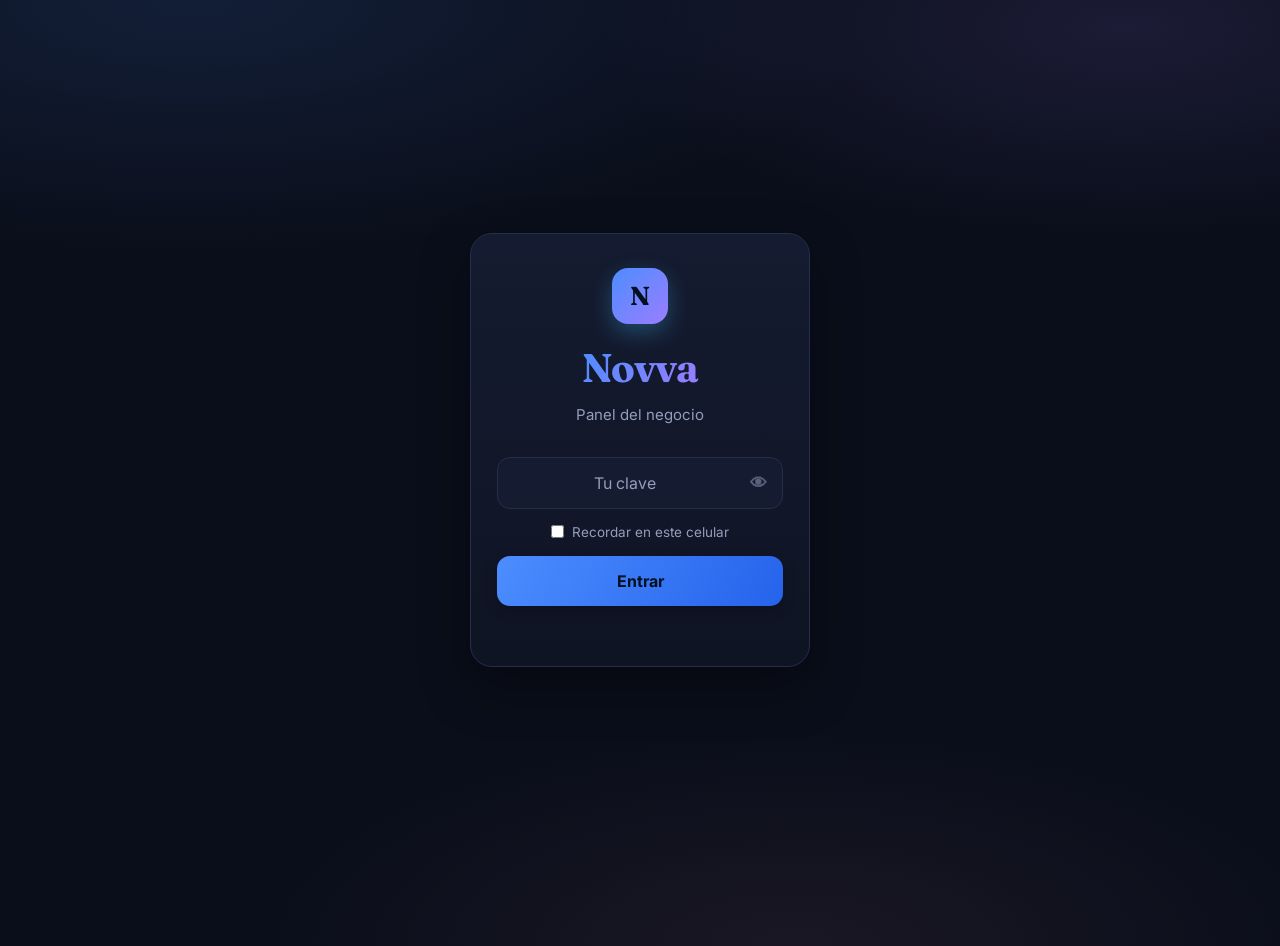
==== commit b4189b7f: "Rename novva-7.html to index.html" ====
--- a/index.html
+++ b/index.html
@@ -16,8 +16,9 @@
   *{box-sizing:border-box;margin:0;padding:0}
   body{background:var(--bg); color:var(--ink); font-family:"Inter",system-ui,sans-serif;
     -webkit-font-smoothing:antialiased; line-height:1.5; padding-bottom:46px; transition:background-color .35s ease, color .3s ease;
-    background-image:radial-gradient(90% 45% at 20% 0%, rgba(56,189,248,.10), transparent 60%),
-                     radial-gradient(80% 40% at 90% 5%, rgba(167,139,250,.10), transparent 55%)}
+    background-image:radial-gradient(90% 45% at 15% 0%, rgba(76,141,255,.13), transparent 60%),
+                     radial-gradient(75% 40% at 88% 3%, rgba(155,125,255,.12), transparent 55%),
+                     radial-gradient(70% 38% at 62% 100%, rgba(245,139,176,.07), transparent 60%)}
   .wrap{max-width:560px; margin:0 auto; padding:0 16px}
   h1,h2,h3,.num,.brand,.logo,.price,.total{font-family:"Fraunces",Georgia,serif}
   .num{font-variant-numeric:tabular-nums; letter-spacing:-.01em}
@@ -33,6 +34,13 @@
   #login input:focus{outline:none; border-color:var(--cyan); box-shadow:0 0 0 4px rgba(56,189,248,.15)}
   #login button{width:100%; max-width:300px; margin-top:12px; padding:15px; border:none; border-radius:13px; background:linear-gradient(120deg,var(--cyan),#2563EB); color:#02101F; font-size:16px; font-weight:700; font-family:inherit; cursor:pointer}
   #login .err{color:var(--rose); font-size:14px; margin-top:14px; min-height:18px; max-width:320px}
+  #login .login-card{width:100%; max-width:340px; display:flex; flex-direction:column; align-items:center; background:linear-gradient(180deg,var(--card),var(--bg2)); border:1px solid var(--line); border-radius:22px; padding:34px 26px 28px; box-shadow:0 20px 50px rgba(0,0,0,.35)}
+  #login .login-mark{width:56px; height:56px; margin-bottom:14px; border-radius:16px; display:flex; align-items:center; justify-content:center; font-family:"Fraunces",serif; font-weight:700; font-size:26px; color:#02101F; background:linear-gradient(135deg,var(--cyan),var(--violet)); box-shadow:0 8px 22px rgba(56,189,248,.3)}
+  #login .pass-wrap{position:relative; width:100%; max-width:300px}
+  #login .pass-wrap input{padding-right:46px}
+  #login .eye{position:absolute; right:6px; top:50%; transform:translateY(-50%); width:auto; max-width:none; margin:0; padding:8px 10px; background:none; color:var(--muted); box-shadow:none; font-size:17px; cursor:pointer; opacity:.55}
+  #login .remember{display:flex; align-items:center; justify-content:center; gap:8px; max-width:300px; margin:13px auto 2px; color:var(--muted); font-size:13.5px; cursor:pointer; user-select:none}
+  #login .remember input{width:auto; max-width:none; padding:0; margin:0; accent-color:var(--cyan)}
 
   header{background:linear-gradient(135deg,var(--bg2),var(--bg)); border-bottom:1px solid var(--line); padding:22px 0 18px; transition:border-color .3s ease}
   header .wrap{display:flex; align-items:center; justify-content:space-between}
@@ -75,8 +83,8 @@
   .money .v{font-family:"Fraunces"; font-weight:700; font-size:27px; color:var(--cyan)}
 
   .sec-h{display:flex; align-items:center; justify-content:space-between; margin:20px 2px 14px}
-  .sec-h h2{font-size:20px; font-weight:600; position:relative; padding-left:13px}
-  .sec-h h2::before{content:""; position:absolute; left:0; top:52%; transform:translateY(-50%); width:4px; height:20px; border-radius:3px; background:linear-gradient(180deg,var(--cyan),var(--violet))}
+  .sec-h h2{font-size:14.5px; font-weight:700; letter-spacing:.09em; text-transform:uppercase; position:relative; padding-left:13px; color:var(--ink)}
+  .sec-h h2::before{content:""; position:absolute; left:0; top:52%; transform:translateY(-50%); width:4px; height:15px; border-radius:3px; background:linear-gradient(180deg,var(--cyan),var(--violet))}
   .add{border:none; background:linear-gradient(120deg,var(--amber),#F59E0B); color:#2A1B00; font-family:inherit; font-weight:700; font-size:13px; padding:10px 15px; border-radius:11px; cursor:pointer; box-shadow:0 3px 11px rgba(251,191,36,.26); transition:transform .12s ease, box-shadow .2s ease}
   .add:active{transform:scale(.96)}
 
@@ -160,16 +168,34 @@
   .tema-sw i{width:9px;height:9px;border-radius:50%;display:block;box-shadow:0 0 5px currentColor}
   .tema-on{border-color:var(--cyan) !important; box-shadow:0 0 0 2px rgba(56,189,248,.28); color:var(--ink) !important}
   .tema-on::after{content:"✓"; margin-left:auto; color:var(--cyan); font-weight:700}
+  /* --- catálogo ordenado --- */
+  .catbar{display:flex; gap:8px; align-items:center; flex-wrap:wrap; margin:0 2px 12px; color:var(--muted); font-size:13px}
+  .pill-warn{background:rgba(251,191,36,.15); color:var(--amber); font-weight:600; font-size:12px; padding:3px 10px; border-radius:20px}
+  .prod-acc{display:flex; gap:7px; flex-wrap:wrap; margin-top:12px}
+  .mini{flex:1 1 auto; font-size:12.5px; font-weight:600; padding:9px 10px; border-radius:10px; border:1px solid var(--line); background:var(--bg2); color:var(--ink); cursor:pointer; transition:transform .12s ease, border-color .2s ease, background .2s ease}
+  .mini:active{transform:scale(.95)}
+  .mini-del{flex:0 0 auto; color:var(--rose); border-color:transparent; background:rgba(251,113,133,.12); font-size:15px; padding:9px 13px}
+  #toast{position:fixed; left:50%; bottom:26px; transform:translate(-50%,20px); background:var(--ink); color:var(--bg); font-weight:600; font-size:14px; padding:12px 18px; border-radius:13px; box-shadow:0 8px 26px rgba(0,0,0,.4); opacity:0; pointer-events:none; transition:opacity .25s ease, transform .25s ease; z-index:60; max-width:88%; text-align:center}
+  #toast.show{opacity:1; transform:translate(-50%,0)}
+  .logout-btn{width:100%; margin-top:8px; padding:12px; border:1px solid var(--line); border-radius:12px; background:none; color:var(--rose); font-family:inherit; font-weight:600; font-size:14px; cursor:pointer; transition:transform .12s ease}
+  .logout-btn:active{transform:scale(.97)}
 </style>
 </head>
 <body>
 
 <div id="login">
-  <div class="logo" id="marcaLogin">Novva</div>
-  <div class="tag">Panel del negocio</div>
-  <input id="clave" type="password" placeholder="Tu clave" autocomplete="off" />
-  <button id="entrar">Entrar</button>
-  <div class="err" id="loginErr"></div>
+  <div class="login-card">
+    <div class="login-mark" id="loginMark">N</div>
+    <div class="logo" id="marcaLogin">Novva</div>
+    <div class="tag">Panel del negocio</div>
+    <div class="pass-wrap">
+      <input id="clave" type="password" placeholder="Tu clave" autocomplete="off" />
+      <button type="button" id="verClave" class="eye" aria-label="Ver clave">👁</button>
+    </div>
+    <label class="remember"><input type="checkbox" id="recordar" /> Recordar en este celular</label>
+    <button id="entrar">Entrar</button>
+    <div class="err" id="loginErr"></div>
+  </div>
 </div>
 
 <div id="app" class="hidden">
@@ -190,6 +216,7 @@
     <!-- INICIO -->
     <div class="grupo" id="g-inicio">
       <div class="subnav" id="sub-inicio"></div>
+      <section id="v-pro"></section>
       <section id="v-acciones"></section>
       <div id="v-panorama">
         <section id="v-resumen"></section>
@@ -247,7 +274,7 @@
 
 <div class="modal-bg" id="modalProd">
   <div class="modal">
-    <h3>Nuevo producto</h3>
+    <h3 id="prTitle">Nuevo producto</h3>
     <div id="prErr" class="msg-err hidden"></div>
     <label>Nombre del producto</label><input id="pr-nombre" placeholder="Ej: Depiladora IPL" />
     <div class="row2">
@@ -266,6 +293,7 @@
     <div id="temas" style="display:grid;grid-template-columns:1fr 1fr;gap:10px;margin-top:4px"></div>
     <label style="margin-top:18px">Nombre de la tienda</label>
     <input id="cfg-marca" placeholder="Novva" />
+    <button id="cerrarSesion" class="logout-btn">Cerrar sesión</button>
     <div class="actions"><button class="cancel" data-close>Cerrar</button><button class="save" id="cfgSave">Guardar nombre</button></div>
   </div>
 </div>
@@ -276,39 +304,28 @@
 // ---- Marca y Temas (configurables desde ⚙️) ----
 let MARCA = "Novva";
 try{ MARCA = localStorage.getItem("novva_marca") || MARCA; }catch(e){}
-function aplicarMarca(){ document.getElementById("marcaLogin").textContent=MARCA; document.getElementById("marcaHeader").textContent=MARCA; document.title=MARCA+" · Panel"; }
+function aplicarMarca(){ document.getElementById("marcaLogin").textContent=MARCA; document.getElementById("marcaHeader").textContent=MARCA; document.title=MARCA+" · Panel"; var lm=document.getElementById("loginMark"); if(lm) lm.textContent=(MARCA||"N").trim().charAt(0).toUpperCase(); }
 aplicarMarca();
 
 const TEMAS = {
-  "Noche":    {bg:"#091120",bg2:"#0C1626",card:"#111F36",line:"#213656",ink:"#EAF1FB",muted:"#8DA2C0",cyan:"#38BDF8",violet:"#A78BFA",amber:"#FBBF24",green:"#34D399",rose:"#FB7185"},
-  "Bosque":   {bg:"#0A1512",bg2:"#0E1B17",card:"#14241E",line:"#24382E",ink:"#EAF3EC",muted:"#90A89A",cyan:"#34D399",violet:"#6EE7B7",amber:"#E8B45C",green:"#34D399",rose:"#F0876B"},
-  "Vino":     {bg:"#150E1A",bg2:"#1B1222",card:"#241730",line:"#3A2748",ink:"#F2EAF6",muted:"#A995B5",cyan:"#C084FC",violet:"#F0ABFC",amber:"#FBBF24",green:"#34D399",rose:"#FB7185"},
-  "Océano":   {bg:"#06181C",bg2:"#0A2026",card:"#0E2A31",line:"#1E4149",ink:"#E6F5F6",muted:"#86AAB0",cyan:"#2DD4BF",violet:"#38BDF8",amber:"#FBBF24",green:"#34D399",rose:"#FB7185"},
-  "Carbón":   {bg:"#0F1115",bg2:"#15181D",card:"#1B1F26",line:"#2C323C",ink:"#ECEEF2",muted:"#9AA3B0",cyan:"#E8B45C",violet:"#A78BFA",amber:"#FBBF24",green:"#34D399",rose:"#FB7185"},
-  "Amanecer": {bg:"#1A100C",bg2:"#22150E",card:"#2C1D14",line:"#46301F",ink:"#F7ECE3",muted:"#B79A86",cyan:"#FB923C",violet:"#FBBF24",amber:"#FCD34D",green:"#34D399",rose:"#FB7185"},
-  "Cielo":    {bg:"#0A1020",bg2:"#0E1730",card:"#14203F",line:"#263A63",ink:"#E8EEFB",muted:"#93A6C8",cyan:"#60A5FA",violet:"#818CF8",amber:"#FBBF24",green:"#34D399",rose:"#FB7185"},
-  "Menta":    {bg:"#08181A",bg2:"#0C2124",card:"#103034",line:"#1E464C",ink:"#E4F5F3",muted:"#85AEAC",cyan:"#2DD4BF",violet:"#5EEAD4",amber:"#FBBF24",green:"#34D399",rose:"#FB7185"},
-  "Cereza":   {bg:"#180A10",bg2:"#201017",card:"#2C1620",line:"#48283A",ink:"#F8E9F0",muted:"#BF95A8",cyan:"#FB7185",violet:"#F472B6",amber:"#FBBF24",green:"#34D399",rose:"#FB7185"},
-  "Dorado":   {bg:"#14110A",bg2:"#1C1810",card:"#262115",line:"#423922",ink:"#F5EFDF",muted:"#B7A985",cyan:"#E8B45C",violet:"#FCD34D",amber:"#FCD34D",green:"#34D399",rose:"#FB7185"},
-  "Uva":      {bg:"#120A1C",bg2:"#180F26",card:"#211634",line:"#382651",ink:"#EFE7FA",muted:"#A594C0",cyan:"#A78BFA",violet:"#C4B5FD",amber:"#FBBF24",green:"#34D399",rose:"#FB7185"},
-  "Grafito":  {bg:"#0D0F12",bg2:"#131519",card:"#191C22",line:"#2A2F38",ink:"#EAEDF2",muted:"#98A0AD",cyan:"#38BDF8",violet:"#A78BFA",amber:"#FBBF24",green:"#34D399",rose:"#FB7185"},
-  "Índigo":   {bg:"#0B0F1E",bg2:"#111634",card:"#181E42",line:"#2C3566",ink:"#E9ECFB",muted:"#9AA2CE",cyan:"#818CF8",violet:"#A5B4FC",amber:"#FBBF24",green:"#34D399",rose:"#FB7185"},
-  "Esmeralda":{bg:"#07160F",bg2:"#0B1F16",card:"#0F2A1E",line:"#1E4634",ink:"#E4F5EC",muted:"#88AE9C",cyan:"#34D399",violet:"#6EE7B7",amber:"#FBBF24",green:"#34D399",rose:"#FB7185"},
-  "Cobre":    {bg:"#160F0B",bg2:"#1E140E",card:"#2A1D14",line:"#4A3320",ink:"#F5ECE3",muted:"#BBA089",cyan:"#FB923C",violet:"#FDBA74",amber:"#FCD34D",green:"#34D399",rose:"#FB7185"},
-  "Acero":    {bg:"#0C1116",bg2:"#121922",card:"#18222E",line:"#293748",ink:"#E8EEF5",muted:"#93A2B4",cyan:"#38BDF8",violet:"#7DD3FC",amber:"#FBBF24",green:"#34D399",rose:"#FB7185"},
-  "Día":      {bg:"#EDF1F8",bg2:"#FBFCFF",card:"#FFFFFF",line:"#D7DEEA",ink:"#1A2334",muted:"#5C6981",cyan:"#2563EB",violet:"#7C3AED",amber:"#B45309",green:"#047857",rose:"#E11D48"},
-  "Papel":    {bg:"#F5F1E8",bg2:"#FDFBF5",card:"#FFFFFF",line:"#E4DCC9",ink:"#2A2216",muted:"#6E6350",cyan:"#B45309",violet:"#9A3412",amber:"#B45309",green:"#047857",rose:"#C2410C"},
-  "Perla":    {bg:"#EFF3F4",bg2:"#FCFEFE",card:"#FFFFFF",line:"#D6E0E1",ink:"#16302E",muted:"#5A716F",cyan:"#0D9488",violet:"#0891B2",amber:"#B45309",green:"#047857",rose:"#E11D48"}
+  "Aurora":{bg:"#0A0E1A",bg2:"#0F1424",card:"#151B30",line:"#262E48",ink:"#EDF0FA",muted:"#949DBB",cyan:"#4C8DFF",violet:"#9B7DFF",amber:"#E0A94A",green:"#34D399",rose:"#F58BB0"},
+  "Empresarial":{bg:"#0A101C",bg2:"#0F1826",card:"#152238",line:"#28374F",ink:"#EAEEF6",muted:"#8A98AE",cyan:"#3B82F6",violet:"#6366F1",amber:"#C99A3B",green:"#2DAF7C",rose:"#DC6C8A"},
+  "Noche":   {bg:"#0A1120",bg2:"#0E1728",card:"#132038",line:"#243B5C",ink:"#EAF1FB",muted:"#8DA2C0",cyan:"#38BDF8",violet:"#A78BFA",amber:"#FBBF24",green:"#34D399",rose:"#FB7185"},
+  "Grafito": {bg:"#0D0F13",bg2:"#14171D",card:"#1B1F27",line:"#2C323D",ink:"#ECEEF3",muted:"#98A0AD",cyan:"#818CF8",violet:"#A78BFA",amber:"#FBBF24",green:"#34D399",rose:"#FB7185"},
+  "Oceano":  {bg:"#06181C",bg2:"#0A2127",card:"#0F2B33",line:"#1E434B",ink:"#E6F5F6",muted:"#86AAB0",cyan:"#2DD4BF",violet:"#38BDF8",amber:"#FBBF24",green:"#34D399",rose:"#FB7185"},
+  "Ciruela": {bg:"#120A1C",bg2:"#190F27",card:"#221635",line:"#3A2853",ink:"#EFE7FA",muted:"#A594C0",cyan:"#A78BFA",violet:"#C4B5FD",amber:"#FBBF24",green:"#34D399",rose:"#FB7185"},
+  "Dia":     {bg:"#EDF1F8",bg2:"#FBFCFF",card:"#FFFFFF",line:"#D7DEEA",ink:"#1A2334",muted:"#5C6981",cyan:"#2563EB",violet:"#7C3AED",amber:"#B45309",green:"#047857",rose:"#E11D48"},
+  "Perla":   {bg:"#F1F0EC",bg2:"#FCFCFA",card:"#FFFFFF",line:"#E2E0D8",ink:"#20242B",muted:"#5F6672",cyan:"#0D9488",violet:"#7C3AED",amber:"#B45309",green:"#047857",rose:"#E11D48"}
 };
-let TEMA_ACTUAL = "Noche";
+let TEMA_ACTUAL = "Empresarial";
 function aplicarTema(nombre){
-  if(!TEMAS[nombre]) nombre="Noche";
+  if(!TEMAS[nombre]) nombre="Empresarial";
   const t=TEMAS[nombre]; const r=document.documentElement;
   for(const k in t){ r.style.setProperty("--"+k, t[k]); }
   TEMA_ACTUAL=nombre;
   try{ localStorage.setItem("novva_tema", nombre); }catch(e){}
 }
-try{ const g=localStorage.getItem("novva_tema"); if(g&&TEMAS[g]) aplicarTema(g); }catch(e){}
+try{ const g=localStorage.getItem("novva_tema"); aplicarTema(g&&TEMAS[g]?g:"Aurora"); }catch(e){ aplicarTema("Aurora"); }
 
 function pintarTemas(){
   const cont=document.getElementById("temas");
@@ -329,6 +346,15 @@
   if(v){ MARCA=v; aplicarMarca(); try{localStorage.setItem("novva_marca",MARCA);}catch(e){} }
   document.getElementById("modalCfg").classList.remove("show");
 };
+(function(){ var _cs=document.getElementById("cerrarSesion"); if(_cs) _cs.onclick=function(){
+  try{localStorage.removeItem("novva_clave");}catch(e){}
+  CLAVE="";
+  var c=document.getElementById("clave"); if(c) c.value="";
+  var rc=document.getElementById("recordar"); if(rc) rc.checked=false;
+  document.getElementById("modalCfg").classList.remove("show");
+  document.getElementById("app").classList.add("hidden");
+  document.getElementById("login").classList.remove("hidden");
+}; })();
 let CLAVE = "";
 let PEDIDOS = [];
 let filtroEstado = "todos";
@@ -350,6 +376,9 @@
 // ---- LOGIN con reintento (Render se duerme en el plan gratis) ----
 $("#entrar").onclick = entrar;
 $("#clave").addEventListener("keydown", function(e){ if(e.key==="Enter") entrar(); });
+$("#verClave").onclick = function(){ const i=$("#clave"); const ver=i.type==="password"; i.type=ver?"text":"password"; this.style.opacity=ver?"1":".55"; i.focus(); };
+// Recordar clave en este celular (opcional): precarga y, si estaba guardada, entra solo.
+try{ const ck=localStorage.getItem("novva_clave"); if(ck){ $("#clave").value=ck; $("#recordar").checked=true; setTimeout(entrar,150); } }catch(e){}
 async function entrar(){
   CLAVE = $("#clave").value.trim();
   $("#loginErr").textContent="";
@@ -359,9 +388,10 @@
     btn.textContent = i===1 ? "Entrando…" : "Despertando el servidor… ("+i+"/4)";
     try{
       const r = await fetch(BACKEND+"/api/panel/resumen", {headers:{"X-Clave":CLAVE}});
-      if(r.status===401){ $("#loginErr").textContent="Clave incorrecta"; btn.textContent="Entrar"; return; }
+      if(r.status===401){ try{localStorage.removeItem("novva_clave");}catch(e){} $("#loginErr").textContent="Clave incorrecta"; btn.textContent="Entrar"; return; }
       if(r.status===404){ $("#loginErr").textContent="El panel todavía no está activo en el servidor. Esperá 1 minuto y probá de nuevo."; btn.textContent="Entrar"; return; }
       if(!r.ok){ throw new Error("http"); }
+      try{ if($("#recordar")&&$("#recordar").checked){ localStorage.setItem("novva_clave",CLAVE); } else { localStorage.removeItem("novva_clave"); } }catch(e){}
       $("#login").classList.add("hidden"); $("#app").classList.remove("hidden"); abrirGrupo("inicio"); return;
     }catch(e){
       if(i<4){ await wait(4000); continue; }
@@ -373,18 +403,47 @@
 
 // ====== NAVEGACIÓN POR GRUPOS + SUB-PESTAÑAS ======
 const GRUPOS = {
-  inicio:    { views:["acciones","panorama","diagnostico"], labels:["Hoy","Panorama","Estado"] },
+  inicio:    { views:["pro","acciones","panorama","diagnostico"], labels:["Resumen","Hoy","Panorama","Estado"] },
   ventas:    { views:["pedidos","pendientes","postventa","buscar"], labels:["Pedidos","Por cobrar","Post-venta","Buscar"] },
   fer:       { views:["fer","charlas","analisis"], labels:["Chat","Charlas","Análisis"] },
   productos: { views:["catalogo"] },
   numeros:   { views:["ganancia","ventasmes","seguimiento"], labels:["Ganancia","Por mes","Sin comprar"] }
 };
 const LOADERS = {
-  acciones:cargarAcciones, panorama:cargarPanorama, resumen:cargarResumen, dia:cargarDia, pedidos:cargarPedidos, pendientes:cargarPendientes,
+  pro:cargarPro, acciones:cargarAcciones, panorama:cargarPanorama, resumen:cargarResumen, dia:cargarDia, pedidos:cargarPedidos, pendientes:cargarPendientes,
   diagnostico:cargarDiagnostico,
   buscar:pintarBuscar, postventa:cargarPostventa, fer:pintarFer, charlas:cargarCharlas, analisis:cargarAnalisis,
   catalogo:cargarCatalogo, ganancia:pintarGanancia, ventasmes:cargarVentasMes, seguimiento:cargarSeguimiento
 };
+async function cargarPro(){
+  const el=$("#v-pro"); if(!el) return;
+  el.innerHTML='<div class="sec-h"><h2>Resumen ejecutivo</h2></div><div class="loading">Cargando\u2026</div>';
+  try{
+    const r=await Promise.all([
+      api("/api/panel/ventas-mes").catch(function(){return {};}),
+      api("/api/panel/ganancia").catch(function(){return {};}),
+      api("/api/panel/pendientes-pago").catch(function(){return {};}),
+      api("/api/panel/reporte-dia").catch(function(){return {};}),
+      api("/api/panel/resumen").catch(function(){return {};})
+    ]);
+    const mes=r[0], gan=r[1], pend=r[2], dia=r[3], res=r[4];
+    const meses=mes.meses||[];
+    const ult=meses.length?meses[meses.length-1]:{mes:"",pedidos:0,facturado:0};
+    const pendList=pend.pendientes||[];
+    const porCobrar=pendList.reduce(function(a,p){return a+num(p.total);},0);
+    el.innerHTML=
+      '<div class="sec-h"><h2>Resumen ejecutivo</h2></div>'+
+      '<div class="intro" style="margin-bottom:14px">Tu negocio de un vistazo'+(ult.mes?' \u00b7 '+ult.mes:'')+'.</div>'+
+      '<div class="stats">'+
+        '<div class="stat s-green"><div class="n num" style="font-size:21px">'+gs(ult.facturado||0)+'</div><div class="l">Facturado del mes</div></div>'+
+        '<div class="stat s-cyan"><div class="n num">'+(ult.pedidos||0)+'</div><div class="l">Pedidos del mes</div></div>'+
+        '<div class="stat s-violet"><div class="n num" style="font-size:21px">'+gs(gan.ganancia_total||0)+'</div><div class="l">Ganancia total</div></div>'+
+        '<div class="stat s-amber"><div class="n num" style="font-size:21px">'+gs(porCobrar)+'</div><div class="l">Por cobrar ('+pendList.length+')</div></div>'+
+      '</div>'+
+      '<div class="money" style="margin-top:12px"><span class="k">Hoy</span><span class="v">'+(dia.cantidad||0)+' ped \u00b7 '+gs(dia.facturado||0)+'</span></div>'+
+      '<div class="meta" style="margin-top:12px;text-align:center">Ventas totales hist\u00f3ricas: <b>'+(res.total||0)+'</b></div>';
+  }catch(e){ const l=el.querySelector(".loading"); if(l) l.outerHTML=errBox(e); }
+}
 function mostrarVista(v){
   const s=$("#v-"+v); if(!s) return;
   s.classList.remove("hidden","fade"); void s.offsetWidth; s.classList.add("fade");
@@ -503,39 +562,105 @@
   };});
 }
 
+let CAT_LISTA=[], CAT_Q="", EDIT_ID=null;
+function esc(s){ return String(s==null?"":s).replace(/&/g,"&amp;").replace(/</g,"&lt;").replace(/>/g,"&gt;").replace(/"/g,"&quot;"); }
 async function cargarCatalogo(){
   const el=$("#v-catalogo");
-  el.innerHTML='<div class="sec-h"><h2>Catálogo</h2><button class="add" id="btnAddPr">+ Producto</button></div><div class="loading">Cargando…</div>';
-  $("#btnAddPr").onclick=function(){abrir("modalProd");};
-  try{
-    const d=await api("/api/panel/catalogo"); const list=d.productos||[];
-    if(!list.length){ el.querySelector(".loading").outerHTML='<div class="empty"><div class="big">Catálogo vacío</div>Agregá tu primer producto con “+ Producto”.</div>'; return; }
-    el.querySelector(".loading").outerHTML=list.map(function(p,i){
-      const ok=String(p.stock).toLowerCase()==="disponible";
-      const costo=num(p.costo);
-      const gan = num(p.precio)-costo;
-      const costoLinea = costo>0
-        ? '<div class="meta" style="margin-top:6px">Costo: '+gs(costo)+' · Ganás: <b style="color:var(--green)">'+gs(gan)+'</b></div>'
-        : '<div class="meta" style="margin-top:6px;color:var(--amber)">⚠️ Sin costo cargado</div>';
-      return '<div class="card prod-card" style="flex-direction:column;align-items:stretch"><div style="display:flex;justify-content:space-between"><div><div class="who">'+(p.nombre||"Producto")+'</div><div class="desc">'+(p.descripcion||"")+'</div><div style="margin-top:7px"><span class="badge '+(ok?'b-ok':'b-no')+'">'+(p.stock||"sin estado")+'</span></div></div><div class="price">'+gs(p.precio)+'</div></div>'+
-        costoLinea+
-        '<button class="add" data-cid="'+p.id+'" data-cnom="'+(p.nombre||"")+'" style="margin-top:10px">✎ '+(costo>0?"Editar":"Cargar")+' costo</button>'+
-        '</div>';
-    }).join("");
-    document.querySelectorAll("#v-catalogo [data-cid]").forEach(function(b){
-      b.onclick=function(){ editarCosto(b.dataset.cid, b.dataset.cnom); };
-    });
-  }catch(e){ el.querySelector(".loading").outerHTML=errBox(e); }
+  el.innerHTML='<div class="sec-h"><h2>Cat\u00e1logo</h2><button class="add" id="btnAddPr">+ Producto</button></div><div class="loading">Cargando\u2026</div>';
+  const a0=$("#btnAddPr"); if(a0) a0.onclick=abrirNuevoProducto;
+  try{
+    const d=await api("/api/panel/catalogo"); CAT_LISTA=d.productos||[];
+    const total=CAT_LISTA.length;
+    const agotados=CAT_LISTA.filter(function(x){return String(x.stock).toLowerCase().indexOf("agotad")>=0;}).length;
+    const sinCosto=CAT_LISTA.filter(function(x){return num(x.costo)<=0;}).length;
+    let h='<div class="sec-h"><h2>Cat\u00e1logo</h2><button class="add" id="btnAddPr">+ Producto</button></div>';
+    h+='<div class="catbar"><span>'+total+' producto'+(total===1?'':'s')+'</span>';
+    if(agotados) h+='<span class="pill-warn">'+agotados+' agotado'+(agotados===1?'':'s')+'</span>';
+    if(sinCosto) h+='<span class="pill-warn">'+sinCosto+' sin costo</span>';
+    h+='</div><div class="searchbar"><input id="catBuscar" placeholder="Buscar producto\u2026" /></div><div id="catCards"></div>';
+    el.innerHTML=h;
+    $("#btnAddPr").onclick=abrirNuevoProducto;
+    const b=$("#catBuscar"); if(b){ b.value=CAT_Q; b.oninput=function(){ CAT_Q=b.value; pintarCards(); }; }
+    pintarCards();
+  }catch(e){ const l=el.querySelector(".loading"); if(l) l.outerHTML=errBox(e); }
+}
+function pintarCards(){
+  const cont=$("#catCards"); if(!cont) return;
+  const q=CAT_Q.trim().toLowerCase();
+  const list=q? CAT_LISTA.filter(function(p){return (String(p.nombre||"")+" "+String(p.descripcion||"")).toLowerCase().indexOf(q)>=0;}) : CAT_LISTA;
+  if(!CAT_LISTA.length){ cont.innerHTML='<div class="empty"><div class="big">Cat\u00e1logo vac\u00edo</div>Agreg\u00e1 tu primer producto con \u201c+ Producto\u201d.</div>'; return; }
+  if(!list.length){ cont.innerHTML='<div class="empty">Nada coincide con la b\u00fasqueda.</div>'; return; }
+  cont.innerHTML=list.map(function(p){
+    const ok=String(p.stock).toLowerCase().indexOf("agotad")<0;
+    const costo=num(p.costo); const gan=num(p.precio)-costo;
+    const costoLinea = costo>0
+      ? '<div class="meta" style="margin-top:6px">Costo: '+gs(costo)+' \u00b7 Gan\u00e1s: <b style="color:var(--green)">'+gs(gan)+'</b></div>'
+      : '<div class="meta" style="margin-top:6px;color:var(--amber)">\u26a0\ufe0f Sin costo cargado</div>';
+    return '<div class="card" style="flex-direction:column;align-items:stretch">'
+      +'<div style="display:flex;justify-content:space-between;gap:10px">'
+        +'<div style="min-width:0"><div class="who">'+esc(p.nombre||"Producto")+'</div><div class="desc">'+esc(p.descripcion||"")+'</div>'
+        +'<div style="margin-top:7px"><span class="badge '+(ok?'b-ok':'b-no')+'">'+esc(p.stock||"sin estado")+'</span></div></div>'
+        +'<div class="price">'+gs(p.precio)+'</div>'
+      +'</div>'+costoLinea
+      +'<div class="prod-acc">'
+        +'<button class="mini" data-ed="'+p.id+'">\u270e Editar</button>'
+        +'<button class="mini" data-costo="'+p.id+'" data-nom="'+esc(p.nombre||"")+'">'+(costo>0?"Costo":"Cargar costo")+'</button>'
+        +'<button class="mini" data-tog="'+p.id+'" data-st="'+(ok?"agotado":"disponible")+'">'+(ok?"Marcar agotado":"Marcar disponible")+'</button>'
+        +'<button class="mini mini-del" data-del="'+p.id+'" data-nom="'+esc(p.nombre||"")+'" title="Borrar">\ud83d\uddd1</button>'
+      +'</div></div>';
+  }).join("");
+  cont.querySelectorAll("[data-ed]").forEach(function(b){ b.onclick=function(){ const p=CAT_LISTA.find(function(x){return x.id===b.dataset.ed;}); if(p) abrirEditarProducto(p); }; });
+  cont.querySelectorAll("[data-costo]").forEach(function(b){ b.onclick=function(){ editarCosto(b.dataset.costo, b.dataset.nom); }; });
+  cont.querySelectorAll("[data-tog]").forEach(function(b){ b.onclick=function(){ toggleStock(b.dataset.tog, b.dataset.st); }; });
+  cont.querySelectorAll("[data-del]").forEach(function(b){ b.onclick=function(){ borrarProducto(b.dataset.del, b.dataset.nom); }; });
+}
+function abrirNuevoProducto(){
+  EDIT_ID=null;
+  const t=$("#prTitle"); if(t) t.textContent="Nuevo producto";
+  ["pr-nombre","pr-precio","pr-desc"].forEach(function(id){ const e=$("#"+id); if(e) e.value=""; });
+  const st=$("#pr-stock"); if(st) st.value="disponible";
+  $("#prSave").textContent="Guardar producto";
+  abrir("modalProd");
+}
+function abrirEditarProducto(p){
+  EDIT_ID=p.id;
+  const t=$("#prTitle"); if(t) t.textContent="Editar producto";
+  $("#pr-nombre").value=p.nombre||"";
+  $("#pr-precio").value=String(p.precio||"").replace(/[^\d]/g,"");
+  $("#pr-desc").value=p.descripcion||"";
+  const st=$("#pr-stock"); if(st) st.value=(String(p.stock).toLowerCase().indexOf("agotad")>=0?"agotado":"disponible");
+  $("#prSave").textContent="Guardar cambios";
+  abrir("modalProd");
+}
+async function toggleStock(id, nuevo){
+  try{
+    const r=await api("/api/panel/editar-producto",{method:"PATCH",body:JSON.stringify({id:id,stock:nuevo})});
+    if(r.ok){ toast(nuevo==="agotado"?"Marcado como agotado":"Marcado como disponible"); cargarCatalogo(); }
+    else toast("No se pudo: "+(r.error||"error"));
+  }catch(e){ toast("Error de conexi\u00f3n"); }
+}
+async function borrarProducto(id, nombre){
+  if(!confirm("\u00bfBorrar \""+(nombre||"este producto")+"\" del cat\u00e1logo? No se puede deshacer.")) return;
+  try{
+    const r=await api("/api/panel/producto",{method:"DELETE",body:JSON.stringify({id:id})});
+    if(r.ok){ toast("Producto borrado"); cargarCatalogo(); }
+    else toast("No se pudo borrar: "+(r.error||"error"));
+  }catch(e){ toast("Error de conexi\u00f3n"); }
 }
 async function editarCosto(id, nombre){
-  const v=prompt("¿Cuánto te cuesta a vos "+nombre+"? (solo el número, sin puntos)");
+  const v=prompt("\u00bfCu\u00e1nto te cuesta a vos "+nombre+"? (solo el n\u00famero, sin puntos)");
   if(v===null) return;
   const costo=num(v);
   try{
     const r=await api("/api/panel/editar-costo",{method:"POST",body:JSON.stringify({id:id,costo:costo})});
-    if(r.ok){ ganPintado=false; cargarCatalogo(); }
-    else alert("No se pudo guardar: "+(r.error||"revisá que el catálogo tenga la columna costo_gs"));
-  }catch(e){ alert("Error de conexión."); }
+    if(r.ok){ ganPintado=false; toast("Costo guardado"); cargarCatalogo(); }
+    else toast("No se pudo guardar: "+(r.error||"revis\u00e1 la columna costo_gs"));
+  }catch(e){ toast("Error de conexi\u00f3n"); }
+}
+function toast(msg){
+  let t=$("#toast"); if(!t){ t=document.createElement("div"); t.id="toast"; document.body.appendChild(t); }
+  t.textContent=msg; t.classList.add("show");
+  clearTimeout(window._toastT); window._toastT=setTimeout(function(){ t.classList.remove("show"); }, 2600);
 }
 
 let ferPintado=false;
@@ -691,11 +816,15 @@
 $("#prSave").onclick=async function(){
   const body={nombre:$("#pr-nombre").value.trim(),precio:$("#pr-precio").value.trim(),stock:$("#pr-stock").value,descripcion:$("#pr-desc").value.trim()};
   if(!body.nombre){ merr("prErr","Poné el nombre del producto."); return; }
+  const editando=!!EDIT_ID;
   $("#prSave").textContent="Guardando…";
-  try{ const r=await api("/api/panel/producto",{method:"POST",body:JSON.stringify(body)});
-    if(r.ok){ $("#modalProd").classList.remove("show"); ["pr-nombre","pr-precio","pr-desc"].forEach(function(id){$("#"+id).value="";}); cargarCatalogo(); }
+  try{
+    let r;
+    if(editando){ r=await api("/api/panel/editar-producto",{method:"PATCH",body:JSON.stringify(Object.assign({id:EDIT_ID},body))}); }
+    else{ r=await api("/api/panel/producto",{method:"POST",body:JSON.stringify(body)}); }
+    if(r.ok){ $("#modalProd").classList.remove("show"); EDIT_ID=null; ["pr-nombre","pr-precio","pr-desc"].forEach(function(id){$("#"+id).value="";}); toast(editando?"Producto actualizado":"Producto agregado"); cargarCatalogo(); }
     else merr("prErr","No se guardó: "+(r.error||"")); }
-  catch(e){ merr("prErr","Error de conexión."); } finally{ $("#prSave").textContent="Guardar producto"; }
+  catch(e){ merr("prErr","Error de conexión."); } finally{ $("#prSave").textContent=editando?"Guardar cambios":"Guardar producto"; }
 };
 
 // ============ PESTAÑA: HOY (reporte del día) ============
